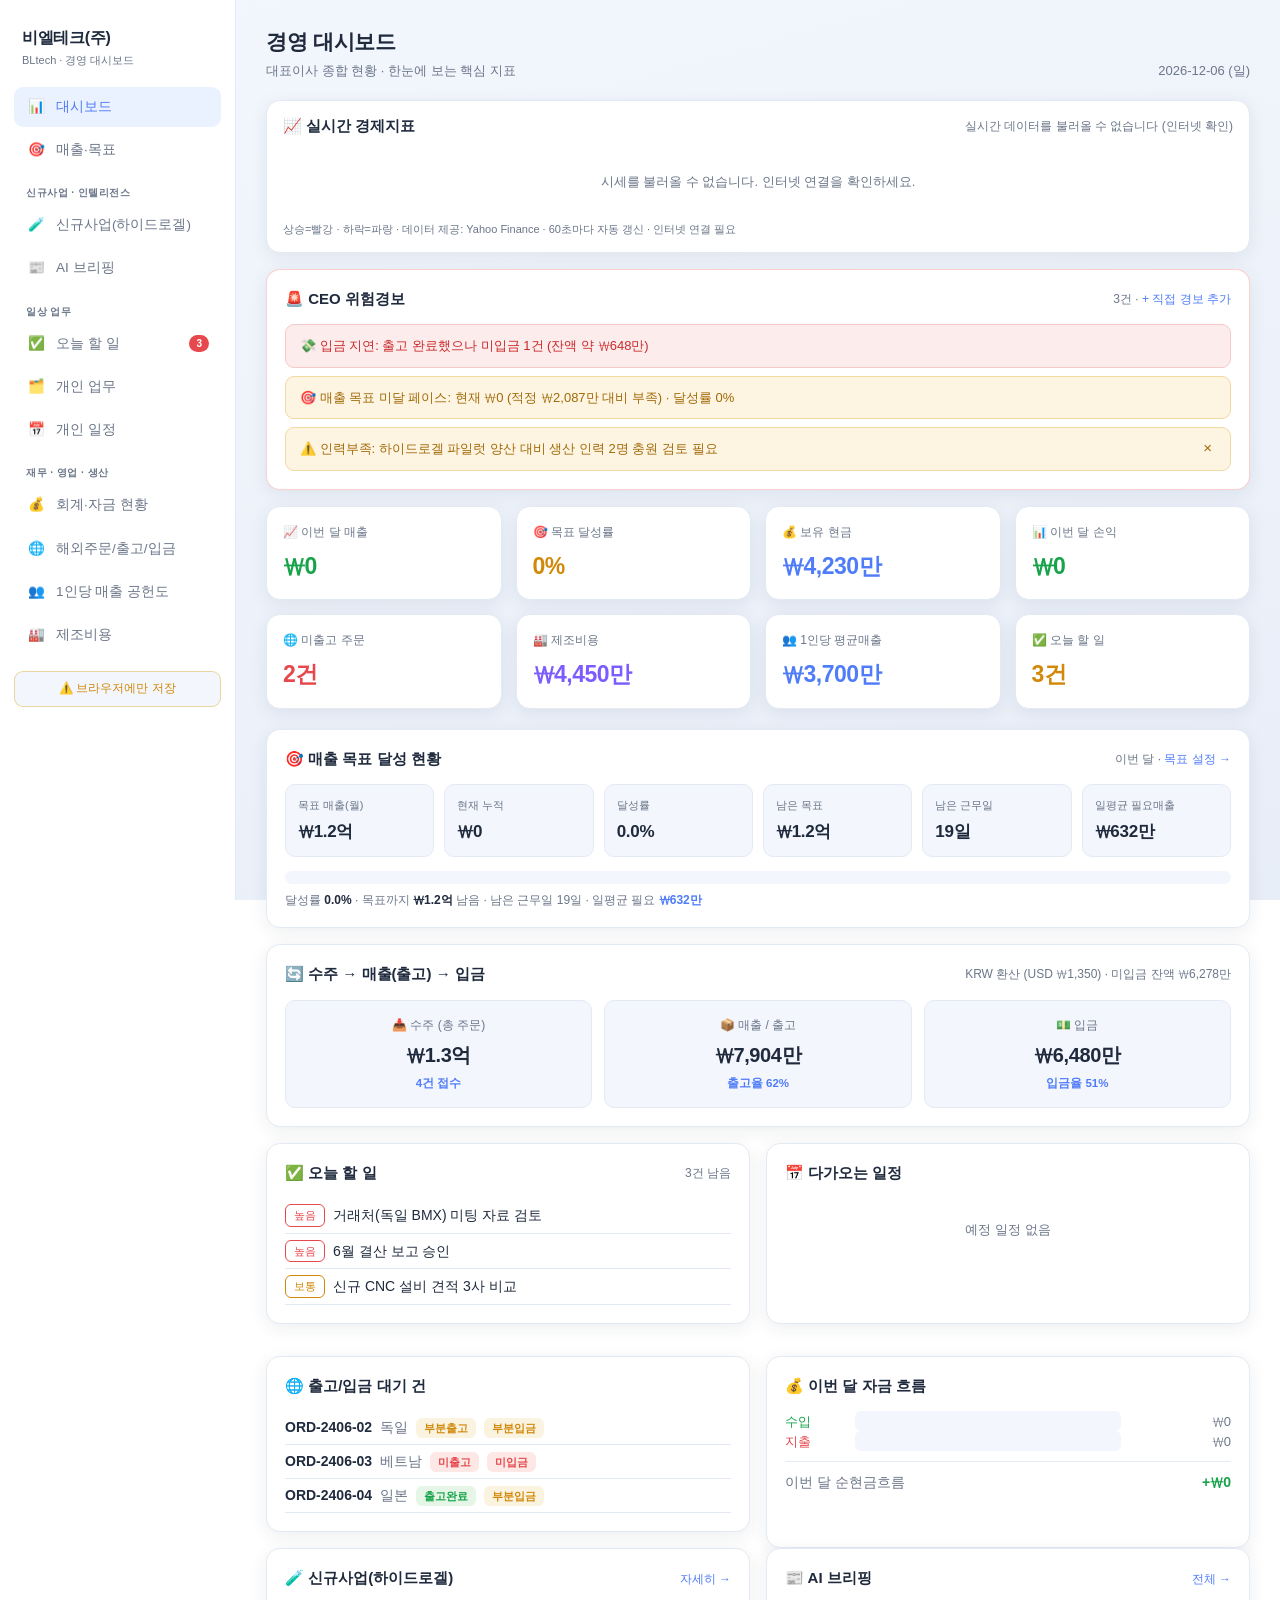
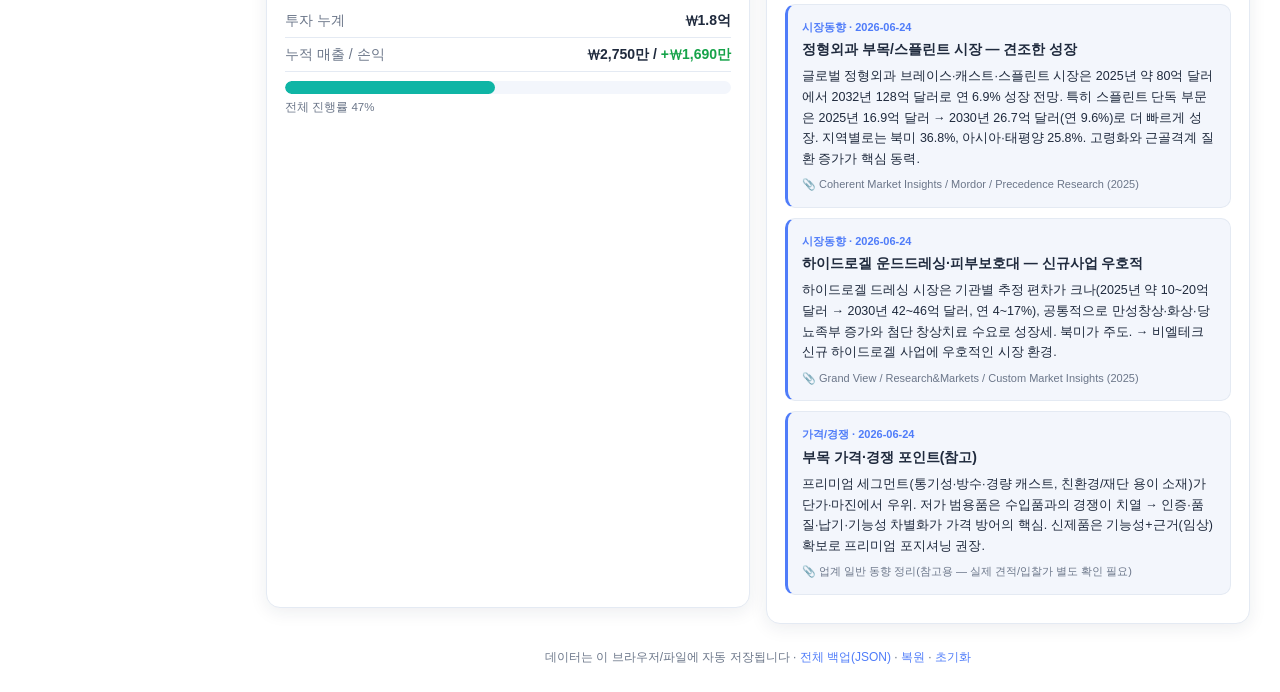
==== desktop-pms/index.html @ 14b5ce51 "라이트 테마 전환: 밝고 깔끔한 화이트 디자인 - 다크 → 라이트 팔레트 (흰색 패널 + 연한 그라데이션 배경 + 소프트 그림자) - 위험경보/상태 배지/시세 색상을 밝은 배경에 " ====
<!DOCTYPE html>
<html lang="ko">
<head>
<meta charset="UTF-8" />
<meta name="viewport" content="width=device-width, initial-scale=1.0" />
<title>비엘테크(주) · 경영 대시보드</title>
<style>
  :root{
    --bg:#eaf0fa; --panel:#ffffff; --panel2:#f3f6fc; --border:#e4eaf3;
    --text:#1f2a3d; --dim:#6b7689; --accent:#4f7cf9; --accent-soft:#eaf1ff;
    --green:#16a34a; --yellow:#d2890a; --red:#e5484d; --purple:#7c5cff; --teal:#0fb5a5;
    --radius:14px; --shadow:0 4px 18px rgba(31,42,61,.08);
  }
  *{box-sizing:border-box;margin:0;padding:0}
  body{font-family:-apple-system,"Segoe UI","Malgun Gothic",Roboto,sans-serif;background:linear-gradient(165deg,#f3f7fd 0%,#e8eef8 100%);background-attachment:fixed;color:var(--text);font-size:14px;line-height:1.5}
  .app{display:flex;min-height:100vh}

  /* Sidebar */
  .side{width:236px;flex-shrink:0;background:var(--panel);border-right:1px solid var(--border);padding:20px 14px;position:sticky;top:0;height:100vh;overflow:auto}
  .brand{padding:6px 8px 18px}
  .brand .co{font-size:16px;font-weight:800;letter-spacing:-.3px}
  .brand .sub{font-size:11px;color:var(--dim);margin-top:2px}
  .nav a{display:flex;align-items:center;gap:10px;padding:10px 12px;border-radius:9px;color:var(--dim);cursor:pointer;font-weight:500;font-size:13.5px;margin-bottom:3px;text-decoration:none}
  .nav a:hover{background:var(--panel2);color:var(--text)}
  .nav a.active{background:var(--accent-soft);color:var(--accent)}
  .nav a .ic{width:20px;text-align:center}
  .nav a .badge{margin-left:auto;background:var(--red);color:#fff;font-size:10px;font-weight:700;border-radius:20px;padding:1px 7px}
  .navsep{font-size:10px;color:var(--dim);text-transform:uppercase;letter-spacing:.5px;padding:12px 12px 5px;font-weight:700}
  .savebadge{margin-top:16px;padding:9px 10px;border-radius:9px;font-size:11.5px;text-align:center;border:1px solid var(--border);background:var(--panel2);color:var(--dim);line-height:1.35}
  .savebadge.ok{color:var(--green);border-color:#3fb95055}
  .savebadge.warn{color:var(--yellow);border-color:#d6a41766;cursor:help}
  .savebadge.err{color:var(--red);border-color:#f8514966}
  .savebadge.dim{color:var(--dim)}

  /* Main */
  .main{flex:1;padding:26px 30px;max-width:1320px}
  .pagehead{display:flex;align-items:flex-end;justify-content:space-between;flex-wrap:wrap;gap:12px;margin-bottom:20px}
  .pagehead h2{font-size:21px;font-weight:700;letter-spacing:-.3px}
  .pagehead .desc{color:var(--dim);font-size:13px;margin-top:3px}
  .pagehead .date{color:var(--dim);font-size:13px}

  section.view{display:none}
  section.view.active{display:block}

  /* Cards / KPIs */
  .kpis{display:grid;grid-template-columns:repeat(4,1fr);gap:14px;margin-bottom:20px}
  @media(max-width:1100px){.kpis{grid-template-columns:repeat(2,1fr)}}
  .kpi{background:var(--panel);border:1px solid var(--border);border-radius:var(--radius);padding:16px;box-shadow:var(--shadow)}
  .kpi .lbl{font-size:12px;color:var(--dim);display:flex;align-items:center;gap:6px}
  .kpi .val{font-size:23px;font-weight:800;margin-top:8px;letter-spacing:-.5px}
  .kpi .note{font-size:11.5px;color:var(--dim);margin-top:4px}
  .kpi .val.green{color:var(--green)} .kpi .val.red{color:var(--red)} .kpi .val.yellow{color:var(--yellow)} .kpi .val.blue{color:var(--accent)} .kpi .val.purple{color:var(--purple)}

  .grid2{display:grid;grid-template-columns:1fr 1fr;gap:16px}
  @media(max-width:960px){.grid2{grid-template-columns:1fr}}
  .panel{background:var(--panel);border:1px solid var(--border);border-radius:var(--radius);padding:18px;margin-bottom:16px;box-shadow:var(--shadow)}
  .panel:last-child{margin-bottom:0}
  .panel h3{font-size:15px;font-weight:700;margin-bottom:14px;display:flex;align-items:center;gap:8px;flex-wrap:wrap}
  .panel h3 .sm{margin-left:auto;font-size:12px;font-weight:500;color:var(--dim)}
  .panel h3 .sm a{color:var(--accent);cursor:pointer}

  /* Add bar */
  .addbar{display:flex;gap:8px;flex-wrap:wrap;align-items:center;background:var(--panel);border:1px solid var(--border);border-radius:var(--radius);padding:12px 14px;margin-bottom:16px;box-shadow:var(--shadow)}
  input,select,textarea,button{font-family:inherit;font-size:13.5px;color:var(--text);background:var(--panel2);border:1px solid var(--border);border-radius:8px;padding:8px 11px;outline:none}
  input:focus,select:focus,textarea:focus{border-color:var(--accent)}
  input::placeholder,textarea::placeholder{color:var(--dim)}
  button.add{background:var(--accent);border:none;font-weight:600;cursor:pointer;color:#fff}
  button.add:hover{filter:brightness(1.1)}
  .grow{flex:1 1 160px}

  /* Tables */
  table{width:100%;border-collapse:collapse;font-size:13px}
  th{text-align:left;color:var(--dim);font-weight:600;font-size:11.5px;text-transform:uppercase;letter-spacing:.4px;padding:8px 10px;border-bottom:1px solid var(--border)}
  td{padding:9px 10px;border-bottom:1px solid var(--border);vertical-align:middle}
  tr:last-child td{border-bottom:none}
  td.num{text-align:right;font-variant-numeric:tabular-nums}
  th.num{text-align:right}
  .row-del{background:none;border:none;color:var(--dim);cursor:pointer;font-size:15px;padding:0 4px}
  .row-del:hover{color:var(--red)}
  select.mini{padding:4px 8px;font-size:12px;border-radius:6px}
  .chk{width:16px;height:16px;accent-color:var(--accent);cursor:pointer}
  .strike{text-decoration:line-through;color:var(--dim)}
  .empty{color:var(--dim);text-align:center;padding:22px;font-size:13px}

  .badgeP{font-size:11px;padding:2px 8px;border-radius:6px;border:1px solid var(--border);color:var(--dim)}
  .p-high{color:var(--red);border-color:var(--red)} .p-med{color:var(--yellow);border-color:var(--yellow)} .p-low{color:var(--green);border-color:var(--green)}
  .st{font-size:11px;padding:2px 8px;border-radius:6px;font-weight:600}
  .st-wait{background:#f8514922;color:var(--red)} .st-part{background:#d6a41722;color:var(--yellow)} .st-done{background:#3fb95022;color:var(--green)}

  /* Bar chart */
  .bars{display:flex;flex-direction:column;gap:11px}
  .barrow{display:grid;grid-template-columns:140px 1fr 120px;align-items:center;gap:10px;font-size:13px}
  .barrow .bn{color:var(--text);font-weight:500;white-space:nowrap;overflow:hidden;text-overflow:ellipsis}
  .bartrack{background:var(--panel2);border-radius:6px;height:20px;overflow:hidden}
  .barfill{height:100%;border-radius:6px;background:linear-gradient(90deg,var(--accent),var(--teal))}
  .barrow .bv{text-align:right;color:var(--dim);font-variant-numeric:tabular-nums}
  .donut-legend{display:flex;flex-direction:column;gap:8px}
  .leg{display:flex;align-items:center;gap:8px;font-size:13px}
  .leg .sw{width:11px;height:11px;border-radius:3px}
  .leg .lv{margin-left:auto;color:var(--dim);font-variant-numeric:tabular-nums}

  /* Alerts */
  .alert{padding:11px 14px;border-radius:9px;font-size:13px;font-weight:500;margin-bottom:8px;border:1px solid;overflow:hidden}
  .alert:last-child{margin-bottom:0}
  .alert.high{background:#fdecec;border-color:#f6c9c9;color:#c92a2a}
  .alert.med{background:#fef4e2;border-color:#f3d9a2;color:#a06a08}
  .alert.ok{background:#e8f7ef;border-color:#bce6cf;color:#107a44}

  /* Progress */
  .progress{background:var(--panel2);border-radius:8px;height:13px;overflow:hidden}
  .progress-fill{height:100%;border-radius:8px;background:linear-gradient(90deg,var(--accent),var(--teal));transition:width .3s}

  /* mini kpi (6) */
  .kpi6{display:grid;grid-template-columns:repeat(6,1fr);gap:10px}
  @media(max-width:1100px){.kpi6{grid-template-columns:repeat(3,1fr)}}
  @media(max-width:640px){.kpi6{grid-template-columns:repeat(2,1fr)}}
  .mkpi{background:var(--panel2);border:1px solid var(--border);border-radius:10px;padding:12px}
  .mkpi .l{font-size:11px;color:var(--dim)}
  .mkpi .v{font-size:17px;font-weight:800;margin-top:5px;letter-spacing:-.3px}

  /* funnel */
  .funnel{display:grid;grid-template-columns:1fr 1fr 1fr;gap:12px}
  @media(max-width:640px){.funnel{grid-template-columns:1fr}}
  .fstep{background:var(--panel2);border:1px solid var(--border);border-radius:10px;padding:15px;text-align:center;position:relative}
  .fstep .fl{font-size:12px;color:var(--dim)}
  .fstep .fv{font-size:20px;font-weight:800;margin-top:6px;letter-spacing:-.4px}
  .fstep .fp{font-size:11.5px;color:var(--accent);margin-top:5px;font-weight:600}

  /* market strip */
  .market-strip{display:grid;grid-template-columns:repeat(5,1fr);gap:10px}
  @media(max-width:900px){.market-strip{grid-template-columns:repeat(2,1fr)}}
  .mkt{background:var(--panel2);border:1px solid var(--border);border-radius:10px;padding:11px 14px}
  .mkt .mname{font-size:11.5px;color:var(--dim)}
  .mkt .mval{font-size:19px;font-weight:800;margin-top:5px;letter-spacing:-.3px;font-variant-numeric:tabular-nums}
  .mkt .mchg{font-size:12px;font-weight:600;margin-top:3px;font-variant-numeric:tabular-nums}
  .mkt-up{color:#e5484d}
  .mkt-down{color:#2f6fe6}
  .mkt-flat{color:var(--dim)}

  /* brief */
  .brief-card{background:var(--panel2);border:1px solid var(--border);border-left:3px solid var(--accent);border-radius:10px;padding:14px;margin-bottom:10px}
  .brief-card .bc-cat{font-size:11px;color:var(--accent);font-weight:700}
  .brief-card .bc-title{font-size:14px;font-weight:700;margin:4px 0 6px}
  .brief-card .bc-body{font-size:12.5px;color:var(--text);line-height:1.65}
  .brief-card .bc-src{font-size:11px;color:var(--dim);margin-top:7px}
  .brief-card .row-del{font-size:12px;color:var(--red);border:1px solid #f8514944;border-radius:6px;padding:3px 9px}

  .toolnote{color:var(--dim);font-size:12px;margin-top:24px;text-align:center}
  .toolnote a{color:var(--accent);cursor:pointer}
  .input-file{display:none}
  .field{display:flex;flex-direction:column;gap:4px}
  .field label{font-size:11.5px;color:var(--dim)}
  .field input{width:140px}
</style>
</head>
<body>
<div class="app">
  <aside class="side">
    <div class="brand">
      <div class="co">비엘테크(주)</div>
      <div class="sub">BLtech · 경영 대시보드</div>
    </div>
    <nav class="nav" id="nav">
      <a data-view="overview" class="active"><span class="ic">📊</span> 대시보드</a>
      <a data-view="target"><span class="ic">🎯</span> 매출·목표</a>
      <div class="navsep">신규사업 · 인텔리전스</div>
      <a data-view="newbiz"><span class="ic">🧪</span> 신규사업(하이드로겔)</a>
      <a data-view="brief"><span class="ic">📰</span> AI 브리핑</a>
      <div class="navsep">일상 업무</div>
      <a data-view="today"><span class="ic">✅</span> 오늘 할 일 <span class="badge" id="navTodayBadge" style="display:none"></span></a>
      <a data-view="work"><span class="ic">🗂️</span> 개인 업무</a>
      <a data-view="schedule"><span class="ic">📅</span> 개인 일정</a>
      <div class="navsep">재무 · 영업 · 생산</div>
      <a data-view="finance"><span class="ic">💰</span> 회계·자금 현황</a>
      <a data-view="orders"><span class="ic">🌐</span> 해외주문/출고/입금</a>
      <a data-view="contrib"><span class="ic">👥</span> 1인당 매출 공헌도</a>
      <a data-view="mfg"><span class="ic">🏭</span> 제조비용</a>
    </nav>
    <div class="savebadge dim" id="saveStatus" title="데이터 저장 상태">불러오는 중…</div>
  </aside>

  <main class="main">
    <!-- ============ OVERVIEW ============ -->
    <section class="view active" id="v-overview">
      <div class="pagehead">
        <div><h2>경영 대시보드</h2><div class="desc">대표이사 종합 현황 · 한눈에 보는 핵심 지표</div></div>
        <div class="date" id="dateStr"></div>
      </div>

      <div class="panel" style="padding:14px 16px">
        <h3 style="margin-bottom:12px">📈 실시간 경제지표 <span class="sm" id="mktUpdated">불러오는 중…</span></h3>
        <div class="market-strip" id="marketStrip"><div class="empty" style="grid-column:1/-1">시세를 불러오는 중…</div></div>
        <div style="font-size:11px;color:var(--dim);margin-top:8px">상승=빨강 · 하락=파랑 · 데이터 제공: Yahoo Finance · 60초마다 자동 갱신 · 인터넷 연결 필요</div>
      </div>

      <div class="panel" style="border-color:#f8514944">
        <h3>🚨 CEO 위험경보 <span class="sm"><span id="alertCnt"></span> · <a onclick="App.addAlert()">+ 직접 경보 추가</a></span></h3>
        <div id="alertWrap"></div>
      </div>

      <div class="kpis" id="kpiRow"></div>

      <div class="panel">
        <h3>🎯 매출 목표 달성 현황 <span class="sm">이번 달 · <a onclick="App.go('target')">목표 설정 →</a></span></h3>
        <div class="kpi6" id="targetMini"></div>
        <div style="margin-top:14px"><div class="progress"><div class="progress-fill" id="targetBar" style="width:0%"></div></div>
        <div id="targetBarLbl" style="font-size:12px;color:var(--dim);margin-top:7px"></div></div>
      </div>

      <div class="panel">
        <h3>🔄 수주 → 매출(출고) → 입금 <span class="sm" id="funnelNote"></span></h3>
        <div class="funnel" id="funnelWrap"></div>
      </div>

      <div class="grid2">
        <div class="panel"><h3>✅ 오늘 할 일 <span class="sm" id="ovTodayCnt"></span></h3><div id="ovToday"></div></div>
        <div class="panel"><h3>📅 다가오는 일정</h3><div id="ovSchedule"></div></div>
        <div class="panel"><h3>🌐 출고/입금 대기 건</h3><div id="ovOrders"></div></div>
        <div class="panel"><h3>💰 이번 달 자금 흐름</h3><div id="ovFinance"></div></div>
      </div>

      <div class="grid2">
        <div class="panel"><h3>🧪 신규사업(하이드로겔) <span class="sm"><a onclick="App.go('newbiz')">자세히 →</a></span></h3><div id="ovNewbiz"></div></div>
        <div class="panel"><h3>📰 AI 브리핑 <span class="sm"><a onclick="App.go('brief')">전체 →</a></span></h3><div id="ovBrief"></div></div>
      </div>
    </section>

    <!-- ============ TARGET / SETTINGS ============ -->
    <section class="view" id="v-target">
      <div class="pagehead"><div><h2>🎯 매출 목표 · 설정</h2><div class="desc">월 매출 목표와 환율·재고 기준을 설정하면 대시보드가 자동 계산합니다</div></div></div>
      <div class="panel">
        <h3>⚙️ 기준 설정</h3>
        <div style="display:flex;gap:18px;flex-wrap:wrap;align-items:flex-end">
          <div class="field"><label>월 매출 목표(원)</label><input id="cfg_target" inputmode="numeric" placeholder="예: 120000000" style="width:170px" /></div>
          <div class="field"><label>환율 USD→KRW</label><input id="cfg_usd" inputmode="numeric" /></div>
          <div class="field"><label>환율 EUR→KRW</label><input id="cfg_eur" inputmode="numeric" /></div>
          <div class="field"><label>환율 JPY→KRW</label><input id="cfg_jpy" inputmode="numeric" /></div>
          <div class="field"><label>현재 재고 금액(원)</label><input id="cfg_inv" inputmode="numeric" /></div>
          <div class="field"><label>목표 재고회전(연,회)</label><input id="cfg_turn" inputmode="numeric" /></div>
          <button class="add" onclick="App.saveCfg()">저장</button>
        </div>
      </div>
      <div class="panel">
        <h3>📈 이번 달 매출 목표 달성</h3>
        <div class="kpi6" id="targetMini2"></div>
        <div style="margin-top:16px"><div class="progress"><div class="progress-fill" id="targetBar2" style="width:0%"></div></div>
        <div id="targetBarLbl2" style="font-size:12.5px;color:var(--dim);margin-top:8px"></div></div>
        <div style="font-size:11.5px;color:var(--dim);margin-top:12px;line-height:1.6">· <b>현재 누적</b>은 「회계·자금 현황」의 이번 달 수입 합계입니다.<br>· <b>남은 근무일</b>은 이번 달 남은 평일(주말 제외) 기준입니다. · <b>일평균 필요매출</b> = 남은 목표 ÷ 남은 근무일</div>
      </div>
    </section>

    <!-- ============ NEW BUSINESS (HYDROGEL) ============ -->
    <section class="view" id="v-newbiz">
      <div class="pagehead"><div><h2>🧪 신규사업 · 하이드로겔</h2><div class="desc">투자 · 매출목표 · 손익 · 프로젝트 진행을 한눈에</div></div></div>
      <div class="kpis" id="nbKpis"></div>
      <div class="panel">
        <h3>🚧 프로젝트 진행 단계 <span class="sm" id="nbTargetLbl"></span></h3>
        <div class="addbar" style="margin-bottom:14px;background:var(--panel2)">
          <input id="nbm_name" class="grow" placeholder="단계명 (예: GMP/인증)" />
          <select id="nbm_status"><option>예정</option><option>진행</option><option>완료</option></select>
          <input id="nbm_pct" placeholder="진행률 %" style="flex:0 1 100px" inputmode="numeric" />
          <button class="add" onclick="App.addNbm()">+ 단계</button>
        </div>
        <div class="bars" id="nbmBars"></div>
      </div>
      <div class="panel">
        <h3>💼 투자 · 매출 · 비용 장부</h3>
        <div class="addbar" style="margin-bottom:14px;background:var(--panel2)">
          <input id="nb_date" type="date" />
          <select id="nb_type"><option value="invest">투자</option><option value="rev">매출</option><option value="cost">비용</option></select>
          <input id="nb_item" class="grow" placeholder="내용 (예: 설비 도입)" />
          <input id="nb_amt" placeholder="금액(원)" style="flex:0 1 150px" inputmode="numeric" />
          <button class="add" onclick="App.addNb()">+ 기록</button>
        </div>
        <table><thead><tr><th style="width:120px">날짜</th><th style="width:70px">구분</th><th>내용</th><th class="num" style="width:140px">금액</th><th style="width:40px"></th></tr></thead><tbody id="tb_nb"></tbody></table>
      </div>
    </section>

    <!-- ============ AI BRIEFING ============ -->
    <section class="view" id="v-brief">
      <div class="pagehead"><div><h2>📰 AI 브리핑</h2><div class="desc" id="briefUpdated">시장·지원사업 인텔리전스</div></div></div>
      <div class="panel" style="background:var(--accent-soft);border-color:#4f9cf944">
        <div style="font-size:12.5px;color:var(--text);line-height:1.6">💡 아래 브리핑은 Claude가 조사·정리한 내용입니다. <b>새 정보가 필요하시면 채팅에서 "AI 브리핑 갱신해줘"</b>라고 말씀하시면 최신으로 다시 채워드립니다. 직접 추가/수정도 가능합니다.</div>
      </div>
      <div class="addbar">
        <select id="br_cat"><option>시장동향</option><option>가격/경쟁</option><option>지원사업</option><option>규제/인증</option><option>기타</option></select>
        <input id="br_title" class="grow" placeholder="제목" />
        <input id="br_src" placeholder="출처/근거" style="flex:0 1 160px" />
        <button class="add" onclick="App.addBrief()">+ 추가</button>
      </div>
      <div class="addbar" style="margin-top:-8px">
        <textarea id="br_body" class="grow" rows="2" placeholder="내용 (요약/메모)" style="resize:vertical;min-height:42px"></textarea>
      </div>
      <div id="briefList"></div>
    </section>

    <!-- ============ TODAY ============ -->
    <section class="view" id="v-today">
      <div class="pagehead"><div><h2>✅ 오늘 꼭 해야 할 일</h2><div class="desc">우선순위 높은 것부터 처리하세요</div></div></div>
      <div class="addbar">
        <input id="td_title" class="grow" placeholder="오늘 처리할 일 (Enter)" />
        <select id="td_prio"><option value="high">🔴 높음</option><option value="med" selected>🟡 보통</option><option value="low">🟢 낮음</option></select>
        <button class="add" onclick="App.addToday()">+ 추가</button>
      </div>
      <div class="panel"><table><thead><tr><th style="width:36px"></th><th>할 일</th><th style="width:90px">우선순위</th><th style="width:40px"></th></tr></thead><tbody id="tb_today"></tbody></table></div>
    </section>

    <!-- ============ WORK ============ -->
    <section class="view" id="v-work">
      <div class="pagehead"><div><h2>🗂️ 개인 업무</h2><div class="desc">대표 직접 챙기는 업무 · 상태별 관리</div></div></div>
      <div class="addbar">
        <input id="wk_title" class="grow" placeholder="업무명 (Enter)" />
        <select id="wk_status"><option value="todo">할 일</option><option value="doing">진행 중</option><option value="done">완료</option></select>
        <select id="wk_prio"><option value="high">🔴 높음</option><option value="med" selected>🟡 보통</option><option value="low">🟢 낮음</option></select>
        <input id="wk_due" type="date" />
        <button class="add" onclick="App.addWork()">+ 추가</button>
      </div>
      <div class="panel"><table><thead><tr><th>업무</th><th style="width:110px">상태</th><th style="width:80px">우선</th><th style="width:120px">마감</th><th style="width:40px"></th></tr></thead><tbody id="tb_work"></tbody></table></div>
    </section>

    <!-- ============ SCHEDULE ============ -->
    <section class="view" id="v-schedule">
      <div class="pagehead"><div><h2>📅 개인 일정</h2><div class="desc">미팅 · 출장 · 행사 일정</div></div></div>
      <div class="addbar">
        <input id="sc_date" type="date" />
        <input id="sc_time" type="time" style="flex:0 1 120px" />
        <input id="sc_title" class="grow" placeholder="일정 내용 (Enter)" />
        <input id="sc_place" placeholder="장소/비고" style="flex:0 1 150px" />
        <button class="add" onclick="App.addSchedule()">+ 추가</button>
      </div>
      <div class="panel"><table><thead><tr><th style="width:130px">날짜</th><th style="width:70px">시간</th><th>일정</th><th style="width:160px">장소/비고</th><th style="width:40px"></th></tr></thead><tbody id="tb_schedule"></tbody></table></div>
    </section>

    <!-- ============ FINANCE ============ -->
    <section class="view" id="v-finance">
      <div class="pagehead"><div><h2>💰 회계 · 자금 현황</h2><div class="desc">현금흐름 장부 · 수입/지출 관리</div></div></div>
      <div class="kpis" id="finKpis"></div>
      <div class="addbar">
        <input id="fn_date" type="date" />
        <select id="fn_type"><option value="in">＋ 수입</option><option value="out">－ 지출</option></select>
        <input id="fn_item" class="grow" placeholder="항목 (예: 원자재 구매)" />
        <input id="fn_amt" placeholder="금액(원)" style="flex:0 1 150px" inputmode="numeric" />
        <button class="add" onclick="App.addFinance()">+ 기록</button>
      </div>
      <div class="panel"><table><thead><tr><th style="width:120px">날짜</th><th style="width:70px">구분</th><th>항목</th><th class="num" style="width:150px">금액</th><th class="num" style="width:160px">잔액</th><th style="width:40px"></th></tr></thead><tbody id="tb_finance"></tbody></table></div>
    </section>

    <!-- ============ ORDERS ============ -->
    <section class="view" id="v-orders">
      <div class="pagehead"><div><h2>🌐 해외주문 / 출고 · 입금현황</h2><div class="desc">수출 오더별 출고·입금 상태 추적</div></div></div>
      <div class="kpis" id="ordKpis"></div>
      <div class="addbar">
        <input id="od_no" placeholder="주문번호" style="flex:0 1 120px" />
        <input id="od_country" placeholder="국가" style="flex:0 1 90px" />
        <input id="od_cust" placeholder="거래처" style="flex:0 1 130px" />
        <input id="od_item" class="grow" placeholder="품목" />
        <input id="od_amt" placeholder="금액" style="flex:0 1 110px" inputmode="numeric" />
        <select id="od_cur" style="flex:0 1 80px"><option>USD</option><option>EUR</option><option>JPY</option><option>KRW</option></select>
        <button class="add" onclick="App.addOrder()">+ 주문</button>
      </div>
      <div class="panel" style="overflow:auto">
        <table><thead><tr>
          <th>주문번호</th><th>국가/거래처</th><th>품목</th><th class="num">금액</th>
          <th style="width:110px">출고</th><th style="width:110px">입금</th><th class="num">입금/잔액</th><th style="width:40px"></th>
        </tr></thead><tbody id="tb_orders"></tbody></table>
      </div>
    </section>

    <!-- ============ CONTRIBUTION ============ -->
    <section class="view" id="v-contrib">
      <div class="pagehead"><div><h2>👥 생산 1인당 매출 공헌도</h2><div class="desc">생산 인력별 매출 기여 · 평균 대비 비교</div></div></div>
      <div class="kpis" id="ctKpis"></div>
      <div class="addbar">
        <input id="ct_name" placeholder="이름/공정" style="flex:0 1 160px" />
        <input id="ct_amt" class="grow" placeholder="생산 매출(원)" inputmode="numeric" />
        <button class="add" onclick="App.addContrib()">+ 추가</button>
      </div>
      <div class="grid2">
        <div class="panel"><h3>매출 공헌도</h3><div class="bars" id="ctBars"></div></div>
        <div class="panel"><table><thead><tr><th>이름/공정</th><th class="num">생산매출</th><th class="num">비중</th><th class="num">평균대비</th><th style="width:40px"></th></tr></thead><tbody id="tb_contrib"></tbody></table></div>
      </div>
    </section>

    <!-- ============ MFG COST ============ -->
    <section class="view" id="v-mfg">
      <div class="pagehead"><div><h2>🏭 제조비용</h2><div class="desc">재료비 · 노무비 · 제조경비 구성</div></div></div>
      <div class="kpis" id="mfgKpis"></div>
      <div class="addbar">
        <select id="mf_cat"><option>재료비</option><option>노무비</option><option>제조경비</option><option>기타</option></select>
        <input id="mf_item" class="grow" placeholder="항목 (예: 원자재)" />
        <input id="mf_amt" placeholder="금액(원)" style="flex:0 1 150px" inputmode="numeric" />
        <button class="add" onclick="App.addMfg()">+ 추가</button>
      </div>
      <div class="grid2">
        <div class="panel"><h3>비목별 구성</h3><div class="donut-legend" id="mfgLegend"></div><div class="bars" id="mfgBars" style="margin-top:14px"></div></div>
        <div class="panel"><table><thead><tr><th>비목</th><th>항목</th><th class="num">금액</th><th style="width:40px"></th></tr></thead><tbody id="tb_mfg"></tbody></table></div>
      </div>
    </section>

    <p class="toolnote">
      데이터는 이 브라우저/파일에 자동 저장됩니다 ·
      <a onclick="App.exportAll()">전체 백업(JSON)</a> ·
      <a onclick="document.getElementById('imp').click()">복원</a> ·
      <a onclick="App.resetAll()">초기화</a>
      <input type="file" id="imp" class="input-file" accept="application/json" onchange="App.importAll(event)" />
    </p>
  </main>
</div>

<script>
const App = (function(){
  "use strict";
  const K = {today:'blt.today',work:'blt.work',sched:'blt.sched',fin:'blt.fin',ord:'blt.ord',ct:'blt.ct',mfg:'blt.mfg',nb:'blt.nb',nbm:'blt.nbm',brief:'blt.brief',alerts:'blt.alerts'};
  const CFGKEY='blt.cfg';
  const el = id => document.getElementById(id);
  const uid = () => Date.now().toString(36)+Math.random().toString(36).slice(2,6);
  const esc = s => String(s==null?'':s).replace(/[&<>"']/g,c=>({'&':'&amp;','<':'&lt;','>':'&gt;','"':'&quot;',"'":'&#39;'}[c]));
  const get = k => { try{return JSON.parse(localStorage.getItem(k))||[]}catch{return[]} };
  const set = (k,v) => localStorage.setItem(k,JSON.stringify(v));
  const num = v => { const n=parseFloat(String(v).replace(/[^0-9.-]/g,'')); return isNaN(n)?0:n; };
  const won = n => '₩'+Math.round(n).toLocaleString('ko-KR');
  const wonShort = n => { const a=Math.abs(n); const sg=n<0?'-':''; if(a>=1e8)return sg+'₩'+(a/1e8).toFixed(1)+'억'; if(a>=1e4)return sg+'₩'+Math.round(a/1e4).toLocaleString('ko-KR')+'만'; return won(n); };
  const cursym = {USD:'$',EUR:'€',JPY:'¥',KRW:'₩'};
  const cur = (n,c) => (cursym[c]||'')+Math.round(n).toLocaleString('en-US');
  const todayISO = () => { const d=new Date(); return d.getFullYear()+'-'+String(d.getMonth()+1).padStart(2,'0')+'-'+String(d.getDate()).padStart(2,'0'); };
  const thisMonth = () => todayISO().slice(0,7);

  let data = {};
  let cfg = {};
  let serverAvailable = false;
  let saveTimer = null;

  function cfgDefaults(){ return {salesTarget:0,fxUSD:1350,fxEUR:1450,fxJPY:9,invValue:0,invTurnTarget:6,nbInvestTarget:0,nbRevTarget:0}; }
  function loadCfg(){ let c={}; try{c=JSON.parse(localStorage.getItem(CFGKEY))||{}}catch{c={}} cfg=Object.assign(cfgDefaults(),c); }
  function loadAll(){ for(const k in K) data[k]=get(K[k]); loadCfg(); }
  function serialize(){ const o={}; for(const k in K) o[k]=data[k]||[]; o.cfg=cfg; return o; }
  function hasData(o){ for(const k in K){ if(o && Array.isArray(o[k]) && o[k].length) return true; } return false; }
  function persist(k){ set(K[k],data[k]); scheduleSave(); }
  function persistCfg(){ set(CFGKEY,cfg); scheduleSave(); }
  function scheduleSave(){ if(serverAvailable) setStatus('saving'); if(saveTimer) clearTimeout(saveTimer); saveTimer=setTimeout(saveToServer,500); }
  async function saveToServer(){
    if(!serverAvailable){ setStatus('local'); return; }
    try{
      const res=await fetch('/api/data',{method:'POST',headers:{'Content-Type':'application/json'},body:JSON.stringify(serialize())});
      setStatus(res.ok?'saved':'error');
    }catch(e){ serverAvailable=false; setStatus('local'); }
  }
  function setStatus(s){
    const b=el('saveStatus'); if(!b) return;
    const map={ saving:['💾 저장 중…','dim'], saved:['💾 파일에 저장됨','ok'], local:['⚠️ 브라우저에만 저장','warn'], error:['⚠️ 저장 실패','err'] };
    const m=map[s]||map.local; b.textContent=m[0]; b.className='savebadge '+m[1];
    b.title = (s==='local') ? "데이터가 이 브라우저에만 저장됩니다. 파일로 영구 저장하려면 '대시보드 실행.bat' 으로 여세요." : '이 폴더의 data.json 파일에 자동 저장됩니다.';
  }
  async function boot(){
    let loaded=false;
    try{
      const res=await fetch('/api/data',{cache:'no-store'});
      if(res.ok){
        serverAvailable=true;
        const obj=await res.json();
        if(hasData(obj)){
          for(const k in K){ data[k]=Array.isArray(obj[k])?obj[k]:[]; }
          cfg=Object.assign(cfgDefaults(),obj.cfg||{});
          loaded=true;
        }
      }
    }catch(e){ serverAvailable=false; }
    if(!loaded){
      loadAll();
      if(!hasData(data) && !localStorage.getItem('blt.seeded')){ seed(); }
    }
    for(const k in K) if(!Array.isArray(data[k])) data[k]=[];
    seedNew();
    for(const k in K) set(K[k],data[k]);
    set(CFGKEY,cfg);
    if(serverAvailable) await saveToServer();
    setStatus(serverAvailable?'saved':'local');
  }

  // ---------- NAV ----------
  function nav(view){
    document.querySelectorAll('#nav a').forEach(a=>a.classList.toggle('active',a.dataset.view===view));
    document.querySelectorAll('.view').forEach(s=>s.classList.toggle('active',s.id==='v-'+view));
    window.scrollTo(0,0);
    renderAll();
  }

  // ---------- TODAY ----------
  function addToday(){ const t=el('td_title').value.trim(); if(!t)return; data.today.push({id:uid(),title:t,prio:el('td_prio').value,done:false}); el('td_title').value=''; persist('today'); renderAll(); el('td_title').focus(); }
  function renderToday(){
    const order={high:0,med:1,low:2};
    const list=data.today.slice().sort((a,b)=>(a.done-b.done)||(order[a.prio]-order[b.prio]));
    const tb=el('tb_today'); tb.innerHTML='';
    if(!list.length){ tb.innerHTML='<tr><td colspan="4" class="empty">오늘 할 일이 없습니다 🎉</td></tr>'; }
    list.forEach(t=>{
      const tr=document.createElement('tr');
      tr.innerHTML=`<td><input type="checkbox" class="chk" ${t.done?'checked':''}></td>
        <td class="${t.done?'strike':''}">${esc(t.title)}</td>
        <td><span class="badgeP ${pc(t.prio)}">${pl(t.prio)}</span></td>
        <td><button class="row-del">×</button></td>`;
      tr.querySelector('.chk').onchange=()=>{t.done=!t.done;persist('today');renderAll();};
      tr.querySelector('.row-del').onclick=()=>{data.today=data.today.filter(x=>x.id!==t.id);persist('today');renderAll();};
      tb.appendChild(tr);
    });
    const left=data.today.filter(t=>!t.done).length;
    const b=el('navTodayBadge'); if(left){b.style.display='';b.textContent=left;}else b.style.display='none';
  }

  // ---------- WORK ----------
  function addWork(){ const t=el('wk_title').value.trim(); if(!t)return; data.work.push({id:uid(),title:t,status:el('wk_status').value,prio:el('wk_prio').value,due:el('wk_due').value}); el('wk_title').value='';el('wk_due').value=''; persist('work'); renderAll(); }
  function renderWork(){
    const so={todo:0,doing:1,done:2},po={high:0,med:1,low:2};
    const list=data.work.slice().sort((a,b)=>(so[a.status]-so[b.status])||(po[a.prio]-po[b.prio]));
    const tb=el('tb_work'); tb.innerHTML='';
    if(!list.length) tb.innerHTML='<tr><td colspan="5" class="empty">등록된 업무가 없습니다</td></tr>';
    list.forEach(t=>{
      const tr=document.createElement('tr');
      tr.innerHTML=`<td class="${t.status==='done'?'strike':''}">${esc(t.title)}</td>
        <td><select class="mini st-sel">${opt(['todo','doing','done'],['할 일','진행 중','완료'],t.status)}</select></td>
        <td><span class="badgeP ${pc(t.prio)}">${pl(t.prio)}</span></td>
        <td>${t.due?esc(t.due):'<span style="color:var(--dim)">–</span>'}</td>
        <td><button class="row-del">×</button></td>`;
      tr.querySelector('.st-sel').onchange=e=>{t.status=e.target.value;persist('work');renderAll();};
      tr.querySelector('.row-del').onclick=()=>{data.work=data.work.filter(x=>x.id!==t.id);persist('work');renderAll();};
      tb.appendChild(tr);
    });
  }

  // ---------- SCHEDULE ----------
  function addSchedule(){ const t=el('sc_title').value.trim(),d=el('sc_date').value; if(!t||!d)return; data.sched.push({id:uid(),date:d,time:el('sc_time').value,title:t,place:el('sc_place').value}); el('sc_title').value='';el('sc_place').value=''; persist('sched'); renderAll(); }
  function renderSchedule(){
    const list=data.sched.slice().sort((a,b)=>(a.date+a.time).localeCompare(b.date+b.time));
    const tb=el('tb_schedule'); tb.innerHTML='';
    if(!list.length) tb.innerHTML='<tr><td colspan="5" class="empty">등록된 일정이 없습니다</td></tr>';
    const ti=todayISO();
    list.forEach(s=>{
      const past=s.date<ti;
      const tr=document.createElement('tr');
      tr.innerHTML=`<td style="${past?'color:var(--dim)':''}">${esc(s.date)} ${wday(s.date)}</td>
        <td>${esc(s.time||'-')}</td><td class="${past?'strike':''}">${esc(s.title)}</td>
        <td style="color:var(--dim)">${esc(s.place||'')}</td><td><button class="row-del">×</button></td>`;
      tr.querySelector('.row-del').onclick=()=>{data.sched=data.sched.filter(x=>x.id!==s.id);persist('sched');renderAll();};
      tb.appendChild(tr);
    });
  }

  // ---------- FINANCE ----------
  function addFinance(){ const it=el('fn_item').value.trim(),a=num(el('fn_amt').value); if(!it||!a)return; data.fin.push({id:uid(),date:el('fn_date').value||todayISO(),type:el('fn_type').value,item:it,amt:a}); el('fn_item').value='';el('fn_amt').value=''; persist('fin'); renderAll(); }
  function renderFinance(){
    const list=data.fin.slice().sort((a,b)=>a.date.localeCompare(b.date));
    let bal=0;
    const tb=el('tb_finance'); tb.innerHTML='';
    if(!list.length) tb.innerHTML='<tr><td colspan="6" class="empty">기록이 없습니다</td></tr>';
    list.forEach(f=>{
      const signed=f.type==='in'?f.amt:-f.amt; bal+=signed;
      const tr=document.createElement('tr');
      tr.innerHTML=`<td>${esc(f.date)}</td>
        <td><span class="st ${f.type==='in'?'st-done':'st-wait'}">${f.type==='in'?'수입':'지출'}</span></td>
        <td>${esc(f.item)}</td>
        <td class="num" style="color:${f.type==='in'?'var(--green)':'var(--red)'}">${f.type==='in'?'+':'-'}${won(f.amt)}</td>
        <td class="num">${won(bal)}</td>
        <td><button class="row-del">×</button></td>`;
      tr.querySelector('.row-del').onclick=()=>{data.fin=data.fin.filter(x=>x.id!==f.id);persist('fin');renderAll();};
      tb.appendChild(tr);
    });
    const m=thisMonth();
    const inM=data.fin.filter(f=>f.type==='in'&&f.date.startsWith(m)).reduce((s,f)=>s+f.amt,0);
    const outM=data.fin.filter(f=>f.type==='out'&&f.date.startsWith(m)).reduce((s,f)=>s+f.amt,0);
    el('finKpis').innerHTML=
      kpi('보유 현금(잔액)',won(bal),bal>=0?'blue':'red')+
      kpi('이번 달 수입',won(inM),'green')+
      kpi('이번 달 지출',won(outM),'red')+
      kpi('이번 달 손익',(inM-outM>=0?'+':'')+won(inM-outM),inM-outM>=0?'green':'red');
  }
  function financeBalance(){ return data.fin.reduce((s,f)=>s+(f.type==='in'?f.amt:-f.amt),0); }
  function monthIncome(){ const m=thisMonth(); return data.fin.filter(f=>f.type==='in'&&f.date.startsWith(m)).reduce((s,f)=>s+f.amt,0); }
  function monthExpense(){ const m=thisMonth(); return data.fin.filter(f=>f.type==='out'&&f.date.startsWith(m)).reduce((s,f)=>s+f.amt,0); }

  // ---------- ORDERS ----------
  const SHIP=['미출고','부분출고','출고완료'], PAY=['미입금','부분입금','입금완료'];
  function fxRate(c){ return c==='USD'?(cfg.fxUSD||1350): c==='EUR'?(cfg.fxEUR||1450): c==='JPY'?(cfg.fxJPY||9): 1; }
  function toKRW(amt,c){ return amt*fxRate(c); }
  function addOrder(){ const no=el('od_no').value.trim(),it=el('od_item').value.trim(); if(!no&&!it)return;
    data.ord.push({id:uid(),no:no||'-',country:el('od_country').value,cust:el('od_cust').value,item:it,amt:num(el('od_amt').value),curr:el('od_cur').value,ship:'미출고',pay:'미입금',paid:0});
    ['od_no','od_country','od_cust','od_item','od_amt'].forEach(i=>el(i).value=''); persist('ord'); renderAll(); }
  function renderOrders(){
    const tb=el('tb_orders'); tb.innerHTML='';
    if(!data.ord.length) tb.innerHTML='<tr><td colspan="8" class="empty">주문이 없습니다</td></tr>';
    data.ord.forEach(o=>{
      const bal=o.amt-(o.paid||0);
      const tr=document.createElement('tr');
      tr.innerHTML=`<td><b>${esc(o.no)}</b></td>
        <td>${esc(o.country)}<div style="color:var(--dim);font-size:11.5px">${esc(o.cust)}</div></td>
        <td>${esc(o.item)}</td>
        <td class="num">${cur(o.amt,o.curr)}</td>
        <td><select class="mini ship-sel">${opt(SHIP,SHIP,o.ship)}</select></td>
        <td><select class="mini pay-sel">${opt(PAY,PAY,o.pay)}</select></td>
        <td class="num"><input class="paid-in" value="${o.paid||0}" style="width:80px;text-align:right;font-size:12px;padding:4px 6px"><div style="color:${bal>0?'var(--yellow)':'var(--green)'};font-size:11.5px">잔액 ${cur(bal,o.curr)}</div></td>
        <td><button class="row-del">×</button></td>`;
      tr.querySelector('.ship-sel').onchange=e=>{o.ship=e.target.value;persist('ord');renderAll();};
      tr.querySelector('.pay-sel').onchange=e=>{o.pay=e.target.value; if(o.pay==='입금완료')o.paid=o.amt; persist('ord');renderAll();};
      tr.querySelector('.paid-in').onchange=e=>{o.paid=num(e.target.value); o.pay=o.paid>=o.amt?'입금완료':o.paid>0?'부분입금':'미입금'; persist('ord');renderAll();};
      tb.appendChild(tr);
    });
    const byCur={};
    data.ord.forEach(o=>{ byCur[o.curr]=byCur[o.curr]||{amt:0,bal:0}; byCur[o.curr].amt+=o.amt; byCur[o.curr].bal+=(o.amt-(o.paid||0)); });
    const totLabel=Object.keys(byCur).map(c=>cur(byCur[c].amt,c)).join(' · ')||'-';
    const balLabel=Object.keys(byCur).map(c=>cur(byCur[c].bal,c)).join(' · ')||'-';
    const unship=data.ord.filter(o=>o.ship!=='출고완료').length;
    const unpaid=data.ord.filter(o=>o.pay!=='입금완료').length;
    el('ordKpis').innerHTML=
      kpi('총 주문 건수',data.ord.length+'건','blue')+
      kpi('수주 금액',totLabel,'purple')+
      kpi('미출고',unship+'건',unship?'yellow':'green')+
      kpi('미입금 잔액',balLabel,unpaid?'red':'green');
  }
  function orderFunnel(){
    let su=0,ch=0,ip=0;
    data.ord.forEach(o=>{ const k=toKRW(o.amt,o.curr); su+=k; if(o.ship==='출고완료')ch+=k; else if(o.ship==='부분출고')ch+=k*0.5; ip+=toKRW(o.paid||0,o.curr); });
    return {su,ch,ip};
  }
  function renderFunnel(){
    const f=orderFunnel();
    const shipRate=f.su?f.ch/f.su*100:0, payRate=f.su?f.ip/f.su*100:0;
    el('funnelWrap').innerHTML=
      `<div class="fstep"><div class="fl">📥 수주 (총 주문)</div><div class="fv">${wonShort(f.su)}</div><div class="fp">${data.ord.length}건 접수</div></div>
       <div class="fstep"><div class="fl">📦 매출 / 출고</div><div class="fv">${wonShort(f.ch)}</div><div class="fp">출고율 ${shipRate.toFixed(0)}%</div></div>
       <div class="fstep"><div class="fl">💵 입금</div><div class="fv">${wonShort(f.ip)}</div><div class="fp">입금율 ${payRate.toFixed(0)}%</div></div>`;
    el('funnelNote').textContent=`KRW 환산 (USD ₩${(cfg.fxUSD||1350).toLocaleString('ko-KR')}) · 미입금 잔액 ${wonShort(f.su-f.ip)}`;
  }

  // ---------- CONTRIBUTION ----------
  function addContrib(){ const n=el('ct_name').value.trim(),a=num(el('ct_amt').value); if(!n)return; data.ct.push({id:uid(),name:n,amt:a}); el('ct_name').value='';el('ct_amt').value=''; persist('ct'); renderAll(); }
  function renderContrib(){
    const list=data.ct.slice().sort((a,b)=>b.amt-a.amt);
    const total=list.reduce((s,c)=>s+c.amt,0);
    const avg=list.length?total/list.length:0;
    const max=Math.max(1,...list.map(c=>c.amt));
    el('ctKpis').innerHTML=
      kpi('생산 인원',list.length+'명','blue')+
      kpi('총 생산매출',wonShort(total),'purple')+
      kpi('1인당 평균',wonShort(avg),'green')+
      kpi('최고 공헌',list.length?esc(list[0].name):'-','yellow');
    const bars=el('ctBars'); bars.innerHTML= list.length?'':'<div class="empty">데이터 없음</div>';
    list.forEach(c=>{
      const row=document.createElement('div'); row.className='barrow';
      row.innerHTML=`<span class="bn">${esc(c.name)}</span><div class="bartrack"><div class="barfill" style="width:${(c.amt/max*100).toFixed(1)}%"></div></div><span class="bv">${wonShort(c.amt)}</span>`;
      bars.appendChild(row);
    });
    const tb=el('tb_contrib'); tb.innerHTML='';
    if(!list.length) tb.innerHTML='<tr><td colspan="5" class="empty">데이터 없음</td></tr>';
    list.forEach(c=>{
      const ratio=total?(c.amt/total*100):0, vsAvg=avg?((c.amt-avg)/avg*100):0;
      const tr=document.createElement('tr');
      tr.innerHTML=`<td>${esc(c.name)}</td><td class="num">${won(c.amt)}</td><td class="num">${ratio.toFixed(1)}%</td>
        <td class="num" style="color:${vsAvg>=0?'var(--green)':'var(--red)'}">${vsAvg>=0?'+':''}${vsAvg.toFixed(0)}%</td>
        <td><button class="row-del">×</button></td>`;
      tr.querySelector('.row-del').onclick=()=>{data.ct=data.ct.filter(x=>x.id!==c.id);persist('ct');renderAll();};
      tb.appendChild(tr);
    });
  }

  // ---------- MFG COST ----------
  const CATCOLOR={'재료비':'#4f9cf9','노무비':'#a371f7','제조경비':'#2dd4bf','기타':'#d6a417'};
  function addMfg(){ const it=el('mf_item').value.trim(),a=num(el('mf_amt').value); if(!it||!a)return; data.mfg.push({id:uid(),cat:el('mf_cat').value,item:it,amt:a}); el('mf_item').value='';el('mf_amt').value=''; persist('mfg'); renderAll(); }
  function mfgTotalFn(){ return data.mfg.reduce((s,m)=>s+m.amt,0); }
  function renderMfg(){
    const total=mfgTotalFn();
    const byCat={}; data.mfg.forEach(m=>byCat[m.cat]=(byCat[m.cat]||0)+m.amt);
    const rev=monthIncome();
    const ratio=rev?total/rev*100:0;
    el('mfgKpis').innerHTML=
      kpi('총 제조비용',wonShort(total),'red')+
      kpi('이번 달 매출',wonShort(rev),'green')+
      kpi('제조원가율',rev?ratio.toFixed(1)+'%':'-',ratio>80?'red':'blue')+
      kpi('최대 비목',Object.keys(byCat).sort((a,b)=>byCat[b]-byCat[a])[0]||'-','purple');
    const leg=el('mfgLegend'); leg.innerHTML='';
    Object.keys(byCat).sort((a,b)=>byCat[b]-byCat[a]).forEach(c=>{
      const d=document.createElement('div'); d.className='leg';
      d.innerHTML=`<span class="sw" style="background:${CATCOLOR[c]||'#888'}"></span>${c} <span style="color:var(--dim)">(${(byCat[c]/total*100||0).toFixed(0)}%)</span><span class="lv">${wonShort(byCat[c])}</span>`;
      leg.appendChild(d);
    });
    const max=Math.max(1,...Object.values(byCat));
    const bars=el('mfgBars'); bars.innerHTML='';
    Object.keys(byCat).sort((a,b)=>byCat[b]-byCat[a]).forEach(c=>{
      const row=document.createElement('div'); row.className='barrow';
      row.innerHTML=`<span class="bn">${c}</span><div class="bartrack"><div class="barfill" style="width:${(byCat[c]/max*100).toFixed(1)}%;background:${CATCOLOR[c]||'#888'}"></div></div><span class="bv">${wonShort(byCat[c])}</span>`;
      bars.appendChild(row);
    });
    const tb=el('tb_mfg'); tb.innerHTML='';
    if(!data.mfg.length) tb.innerHTML='<tr><td colspan="4" class="empty">데이터 없음</td></tr>';
    data.mfg.slice().sort((a,b)=>a.cat.localeCompare(b.cat)).forEach(m=>{
      const tr=document.createElement('tr');
      tr.innerHTML=`<td><span class="leg"><span class="sw" style="background:${CATCOLOR[m.cat]||'#888'}"></span>${esc(m.cat)}</span></td><td>${esc(m.item)}</td><td class="num">${won(m.amt)}</td><td><button class="row-del">×</button></td>`;
      tr.querySelector('.row-del').onclick=()=>{data.mfg=data.mfg.filter(x=>x.id!==m.id);persist('mfg');renderAll();};
      tb.appendChild(tr);
    });
  }

  // ---------- SALES TARGET ----------
  function bizDaysInMonth(){ const d=new Date(); const y=d.getFullYear(),mo=d.getMonth(); const last=new Date(y,mo+1,0).getDate(); let c=0; for(let day=1;day<=last;day++){ const w=new Date(y,mo,day).getDay(); if(w!==0&&w!==6)c++; } return c; }
  function bizDaysLeft(){ const d=new Date(); const y=d.getFullYear(),mo=d.getMonth(); const last=new Date(y,mo+1,0).getDate(); let c=0; for(let day=d.getDate();day<=last;day++){ const w=new Date(y,mo,day).getDay(); if(w!==0&&w!==6)c++; } return c; }
  function salesMetrics(){
    const target=cfg.salesTarget||0;
    const cum=monthIncome();
    const rate=target?cum/target*100:0;
    const remain=Math.max(0,target-cum);
    const wd=bizDaysLeft();
    const daily=wd>0?remain/wd:0;
    return {target,cum,rate,remain,wd,daily};
  }
  function renderTarget(){
    const sm=salesMetrics();
    const cards=[
      ['목표 매출(월)', cfg.salesTarget?wonShort(cfg.salesTarget):'미설정'],
      ['현재 누적', wonShort(sm.cum)],
      ['달성률', cfg.salesTarget?sm.rate.toFixed(1)+'%':'-'],
      ['남은 목표', cfg.salesTarget?wonShort(sm.remain):'-'],
      ['남은 근무일', sm.wd+'일'],
      ['일평균 필요매출', (cfg.salesTarget&&sm.wd>0)?wonShort(sm.daily):'-'],
    ];
    const html=cards.map(c=>`<div class="mkpi"><div class="l">${c[0]}</div><div class="v">${c[1]}</div></div>`).join('');
    ['targetMini','targetMini2'].forEach(id=>{ if(el(id)) el(id).innerHTML=html; });
    const pct=Math.min(100,sm.rate);
    const col= sm.rate>=100?'var(--green)': sm.rate>=70?'linear-gradient(90deg,var(--accent),var(--teal))':'var(--yellow)';
    ['targetBar','targetBar2'].forEach(id=>{ if(el(id)){ el(id).style.width=pct.toFixed(1)+'%'; el(id).style.background=col; } });
    const lbl=`달성률 <b style="color:var(--text)">${cfg.salesTarget?sm.rate.toFixed(1):'0'}%</b> · 목표까지 <b style="color:var(--text)">${cfg.salesTarget?wonShort(sm.remain):'-'}</b> 남음 · 남은 근무일 ${sm.wd}일 · 일평균 필요 <b style="color:var(--accent)">${cfg.salesTarget&&sm.wd?wonShort(sm.daily):'-'}</b>`;
    ['targetBarLbl','targetBarLbl2'].forEach(id=>{ if(el(id)) el(id).innerHTML=lbl; });
    // settings inputs
    if(el('cfg_target')){ el('cfg_target').value=cfg.salesTarget||''; el('cfg_usd').value=cfg.fxUSD; el('cfg_eur').value=cfg.fxEUR; el('cfg_jpy').value=cfg.fxJPY; el('cfg_inv').value=cfg.invValue||''; el('cfg_turn').value=cfg.invTurnTarget||''; }
  }
  function saveCfg(){
    cfg.salesTarget=num(el('cfg_target').value);
    cfg.fxUSD=num(el('cfg_usd').value)||1350;
    cfg.fxEUR=num(el('cfg_eur').value)||1450;
    cfg.fxJPY=num(el('cfg_jpy').value)||9;
    cfg.invValue=num(el('cfg_inv').value);
    cfg.invTurnTarget=num(el('cfg_turn').value)||6;
    persistCfg(); renderAll();
  }

  // ---------- NEW BUSINESS (HYDROGEL) ----------
  const NBT={invest:'투자',rev:'매출',cost:'비용'};
  function addNb(){ const it=el('nb_item').value.trim(),a=num(el('nb_amt').value); if(!it||!a)return; data.nb.push({id:uid(),date:el('nb_date').value||todayISO(),type:el('nb_type').value,item:it,amt:a}); el('nb_item').value='';el('nb_amt').value=''; persist('nb'); renderAll(); }
  function addNbm(){ const n=el('nbm_name').value.trim(); if(!n)return; data.nbm.push({id:uid(),name:n,status:el('nbm_status').value,pct:Math.min(100,num(el('nbm_pct').value))}); el('nbm_name').value='';el('nbm_pct').value=''; persist('nbm'); renderAll(); }
  function nbSum(){ const inv=data.nb.filter(x=>x.type==='invest').reduce((s,x)=>s+x.amt,0); const rev=data.nb.filter(x=>x.type==='rev').reduce((s,x)=>s+x.amt,0); const cost=data.nb.filter(x=>x.type==='cost').reduce((s,x)=>s+x.amt,0); const prog=data.nbm.length?data.nbm.reduce((s,m)=>s+(m.pct||0),0)/data.nbm.length:0; return {inv,rev,cost,pnl:rev-cost,prog}; }
  function renderNewbiz(){
    const s=nbSum();
    el('nbKpis').innerHTML=
      kpi('투자 누계',wonShort(s.inv),'purple','💉')+
      kpi('누적 매출',wonShort(s.rev),'green','📈')+
      kpi('손익(매출-비용)',(s.pnl>=0?'+':'')+wonShort(s.pnl),s.pnl>=0?'green':'red','⚖️')+
      kpi('전체 진행률',s.prog.toFixed(0)+'%','blue','🚧');
    if(el('nbTargetLbl')){ const rt=cfg.nbRevTarget||0,it=cfg.nbInvestTarget||0; el('nbTargetLbl').innerHTML=`매출목표 ${rt?wonShort(rt):'-'} 대비 <b style="color:var(--green)">${rt?(s.rev/rt*100).toFixed(0):'0'}%</b> · 투자목표 ${it?wonShort(it):'-'} 대비 <b style="color:var(--purple)">${it?(s.inv/it*100).toFixed(0):'0'}%</b>`; }
    const mb=el('nbmBars'); mb.innerHTML= data.nbm.length?'':'<div class="empty">진행 단계를 추가하세요</div>';
    data.nbm.forEach(m=>{
      const row=document.createElement('div'); row.className='barrow';
      const col=m.status==='완료'?'var(--green)':m.status==='진행'?'var(--accent)':'var(--dim)';
      row.innerHTML=`<span class="bn">${esc(m.name)} <span style="color:var(--dim);font-size:11px">·${esc(m.status)}</span></span><div class="bartrack"><div class="barfill" style="width:${(m.pct||0)}%;background:${col}"></div></div><span class="bv">${(m.pct||0)}% <button class="row-del nbm-del">×</button></span>`;
      row.querySelector('.nbm-del').onclick=()=>{data.nbm=data.nbm.filter(x=>x.id!==m.id);persist('nbm');renderAll();};
      mb.appendChild(row);
    });
    const tb=el('tb_nb'); tb.innerHTML= data.nb.length?'':'<tr><td colspan="5" class="empty">장부가 비어 있습니다</td></tr>';
    data.nb.slice().sort((a,b)=>a.date.localeCompare(b.date)).forEach(x=>{
      const col=x.type==='rev'?'var(--green)':x.type==='invest'?'var(--purple)':'var(--red)';
      const tr=document.createElement('tr');
      tr.innerHTML=`<td>${esc(x.date)}</td><td><span class="badgeP" style="color:${col};border-color:${col}66">${NBT[x.type]}</span></td><td>${esc(x.item)}</td><td class="num" style="color:${col}">${won(x.amt)}</td><td><button class="row-del">×</button></td>`;
      tr.querySelector('.row-del').onclick=()=>{data.nb=data.nb.filter(y=>y.id!==x.id);persist('nb');renderAll();};
      tb.appendChild(tr);
    });
    if(el('ovNewbiz')) el('ovNewbiz').innerHTML=
      `<div style="display:flex;justify-content:space-between;padding:6px 0;border-bottom:1px solid var(--border)"><span style="color:var(--dim)">투자 누계</span><b>${wonShort(s.inv)}</b></div>
       <div style="display:flex;justify-content:space-between;padding:6px 0;border-bottom:1px solid var(--border)"><span style="color:var(--dim)">누적 매출 / 손익</span><b>${wonShort(s.rev)} / <span style="color:${s.pnl>=0?'var(--green)':'var(--red)'}">${(s.pnl>=0?'+':'')+wonShort(s.pnl)}</span></b></div>
       <div style="margin-top:9px"><div class="progress"><div class="progress-fill" style="width:${s.prog.toFixed(0)}%;background:var(--teal)"></div></div><div style="font-size:11.5px;color:var(--dim);margin-top:5px">전체 진행률 ${s.prog.toFixed(0)}%</div></div>`;
  }

  // ---------- AI BRIEFING ----------
  function addBrief(){ const t=el('br_title').value.trim(); if(!t)return; data.brief.unshift({id:uid(),cat:el('br_cat').value,title:t,body:el('br_body').value.trim(),src:el('br_src').value.trim(),updated:todayISO()}); el('br_title').value='';el('br_body').value='';el('br_src').value=''; persist('brief'); renderAll(); }
  function briefCard(b,full){ return `<div class="brief-card"><div class="bc-cat">${esc(b.cat||'브리핑')}${b.updated?' · '+esc(b.updated):''}</div><div class="bc-title">${esc(b.title)}</div>${b.body?`<div class="bc-body">${esc(b.body)}</div>`:''}${b.src?`<div class="bc-src">📎 ${esc(b.src)}</div>`:''}${full?`<div style="margin-top:9px"><button class="row-del bdel">삭제</button></div>`:''}</div>`; }
  function renderBrief(){
    const list=el('briefList');
    list.innerHTML= data.brief.length? data.brief.map(b=>briefCard(b,true)).join(''):'<div class="empty">브리핑이 없습니다. 채팅에서 "AI 브리핑 갱신해줘"라고 하시면 채워드립니다.</div>';
    list.querySelectorAll('.bdel').forEach((btn,i)=>{ const id=data.brief[i]?data.brief[i].id:null; btn.onclick=()=>{ if(id){data.brief=data.brief.filter(x=>x.id!==id);persist('brief');renderAll();} }; });
    if(el('ovBrief')) el('ovBrief').innerHTML= data.brief.length? data.brief.slice(0,3).map(b=>briefCard(b,false)).join(''):'<div class="empty">브리핑 없음</div>';
    if(el('briefUpdated')) el('briefUpdated').textContent= data.brief.length? '마지막 업데이트: '+(data.brief[0].updated||'')+' · 시장·지원사업 인텔리전스':'시장·지원사업 인텔리전스';
  }

  // ---------- ALERTS ----------
  function computeAlerts(){
    const out=[];
    const overdue=data.ord.filter(o=>o.ship==='출고완료'&&o.pay!=='입금완료');
    if(overdue.length){ const amt=overdue.reduce((s,o)=>s+toKRW(o.amt-(o.paid||0),o.curr),0); out.push({level:'high',icon:'💸',text:`입금 지연: 출고 완료했으나 미입금 ${overdue.length}건 (잔액 약 ${wonShort(amt)})`}); }
    const inM=monthIncome(), outM=monthExpense();
    if(inM-outM<0){ out.push({level:'high',icon:'📉',text:`적자 확대: 이번 달 손익 ${won(inM-outM)} (지출이 수입 초과)`}); }
    const sm=salesMetrics();
    if(cfg.salesTarget>0){ const total=bizDaysInMonth(),elapsed=total-sm.wd; const expect=cfg.salesTarget*(total?elapsed/total:0); if(sm.cum<expect*0.9){ out.push({level:'med',icon:'🎯',text:`매출 목표 미달 페이스: 현재 ${wonShort(sm.cum)} (적정 ${wonShort(expect)} 대비 부족) · 달성률 ${sm.rate.toFixed(0)}%`}); } }
    if(cfg.invValue>0){ const cogs=mfgTotalFn(); const turn=cogs>0?(cogs*12)/cfg.invValue:0; if(turn<(cfg.invTurnTarget||6)){ out.push({level:'med',icon:'📦',text:`재고회전율 저조: 연환산 ${turn.toFixed(1)}회 (목표 ${cfg.invTurnTarget||6}회 미만) · 재고 ${wonShort(cfg.invValue)}`}); } }
    const bal=financeBalance();
    if(bal<monthExpense()){ out.push({level:'med',icon:'🏦',text:`자금 주의: 보유 현금 ${wonShort(bal)} 이 월 지출 ${wonShort(monthExpense())} 보다 적습니다`}); }
    data.alerts.forEach(a=>out.push({level:a.level||'med',icon:'⚠️',text:a.text,manual:true,id:a.id}));
    return out;
  }
  function renderAlerts(){
    const al=computeAlerts();
    const w=el('alertWrap');
    if(!al.length){ w.innerHTML='<div class="alert ok">✅ 현재 위험 경보가 없습니다. 정상 운영 중입니다.</div>'; if(el('alertCnt'))el('alertCnt').textContent='0건'; return; }
    if(el('alertCnt')) el('alertCnt').textContent=al.length+'건';
    w.innerHTML=al.map(a=>`<div class="alert ${a.level}">${a.icon} ${esc(a.text)}${a.manual?` <button class="row-del adel" data-id="${a.id}" style="float:right;color:inherit">×</button>`:''}</div>`).join('');
    w.querySelectorAll('.adel').forEach(b=>b.onclick=()=>{data.alerts=data.alerts.filter(x=>x.id!==b.dataset.id);persist('alerts');renderAll();});
  }
  function addAlert(){ const t=prompt('추가할 CEO 위험경보 내용을 입력하세요\\n(예: 인력부족 - 조립 라인 2명 충원 필요)'); if(!t||!t.trim())return; data.alerts.push({id:uid(),level:'med',text:t.trim()}); persist('alerts'); renderAll(); }

  // ---------- OVERVIEW ----------
  function renderOverview(){
    el('dateStr').textContent=todayISO()+' '+wday(todayISO());
    const todoLeft=data.today.filter(t=>!t.done).length;
    const bal=financeBalance();
    const unship=data.ord.filter(o=>o.ship!=='출고완료').length;
    const ctTotal=data.ct.reduce((s,c)=>s+c.amt,0); const ctAvg=data.ct.length?ctTotal/data.ct.length:0;
    const mfgTotal=mfgTotalFn();
    const sm=salesMetrics();
    el('kpiRow').innerHTML=
      kpi('이번 달 매출',wonShort(sm.cum),'green','📈')+
      kpi('목표 달성률',cfg.salesTarget?sm.rate.toFixed(0)+'%':'미설정',sm.rate>=70?'green':cfg.salesTarget?'yellow':'blue','🎯')+
      kpi('보유 현금',wonShort(bal),bal>=0?'blue':'red','💰')+
      kpi('이번 달 손익',wonShort(monthIncome()-monthExpense()),(monthIncome()-monthExpense())>=0?'green':'red','📊')+
      kpi('미출고 주문',unship+'건',unship?'red':'green','🌐')+
      kpi('제조비용',wonShort(mfgTotal),'purple','🏭')+
      kpi('1인당 평균매출',wonShort(ctAvg),'blue','👥')+
      kpi('오늘 할 일',todoLeft+'건',todoLeft?'yellow':'green','✅');

    const ot=el('ovToday'); const tl=data.today.filter(t=>!t.done).slice(0,5);
    ot.innerHTML= tl.length? tl.map(t=>`<div style="display:flex;gap:8px;align-items:center;padding:6px 0;border-bottom:1px solid var(--border)"><span class="badgeP ${pc(t.prio)}">${pl(t.prio)}</span> ${esc(t.title)}</div>`).join(''):'<div class="empty">완료 🎉</div>';
    el('ovTodayCnt').textContent=todoLeft?todoLeft+'건 남음':'';

    const os=el('ovSchedule'); const sl=data.sched.filter(s=>s.date>=todayISO()).sort((a,b)=>(a.date+a.time).localeCompare(b.date+b.time)).slice(0,5);
    os.innerHTML= sl.length? sl.map(s=>`<div style="display:flex;gap:10px;padding:6px 0;border-bottom:1px solid var(--border)"><b style="color:var(--accent);white-space:nowrap">${esc(s.date.slice(5))} ${esc(s.time||'')}</b> <span>${esc(s.title)}</span></div>`).join(''):'<div class="empty">예정 일정 없음</div>';

    const oo=el('ovOrders'); const ol=data.ord.filter(o=>o.ship!=='출고완료'||o.pay!=='입금완료').slice(0,5);
    oo.innerHTML= ol.length? ol.map(o=>`<div style="display:flex;gap:8px;align-items:center;padding:6px 0;border-bottom:1px solid var(--border)"><b>${esc(o.no)}</b><span style="color:var(--dim)">${esc(o.country)}</span><span class="st ${o.ship==='출고완료'?'st-done':o.ship==='부분출고'?'st-part':'st-wait'}">${esc(o.ship)}</span><span class="st ${o.pay==='입금완료'?'st-done':o.pay==='부분입금'?'st-part':'st-wait'}">${esc(o.pay)}</span></div>`).join(''):'<div class="empty">대기 건 없음</div>';

    const inM=monthIncome(),outM=monthExpense();
    const mx=Math.max(1,inM,outM);
    el('ovFinance').innerHTML=
      `<div class="barrow" style="grid-template-columns:60px 1fr 100px"><span class="bn" style="color:var(--green)">수입</span><div class="bartrack"><div class="barfill" style="width:${(inM/mx*100).toFixed(0)}%;background:var(--green)"></div></div><span class="bv">${wonShort(inM)}</span></div>
       <div class="barrow" style="grid-template-columns:60px 1fr 100px"><span class="bn" style="color:var(--red)">지출</span><div class="bartrack"><div class="barfill" style="width:${(outM/mx*100).toFixed(0)}%;background:var(--red)"></div></div><span class="bv">${wonShort(outM)}</span></div>
       <div style="margin-top:10px;padding-top:10px;border-top:1px solid var(--border);display:flex;justify-content:space-between"><span style="color:var(--dim)">이번 달 순현금흐름</span><b style="color:${inM-outM>=0?'var(--green)':'var(--red)'}">${(inM-outM>=0?'+':'')+won(inM-outM)}</b></div>`;
  }

  // ---------- MARKET (실시간 경제지표) ----------
  const MARKET_URL = (location.hostname==='localhost'||location.hostname==='127.0.0.1'||location.protocol==='file:')
    ? 'https://b-ltech-louis.vercel.app/api/market/' : '/api/market/';
  const MKT_DEF = [
    {k:'kospi', name:'코스피', dec:2},
    {k:'kosdaq', name:'코스닥', dec:2},
    {k:'usdkrw', name:'원/달러', dec:2, unit:'₩'},
    {k:'jpykrw', name:'원/100엔', dec:2, unit:'₩', mul:100},
    {k:'ust10y', name:'미 국채 10년', dec:2, suf:'%'},
  ];
  function fmtNum(n,dec){ return Number(n).toLocaleString('ko-KR',{minimumFractionDigits:dec,maximumFractionDigits:dec}); }
  function renderMarket(d){
    el('marketStrip').innerHTML = MKT_DEF.map(def=>{
      const m = d ? d[def.k] : null;
      if(!m || m.price==null) return `<div class="mkt"><div class="mname">${def.name}</div><div class="mval mkt-flat">–</div><div class="mchg mkt-flat">데이터 없음</div></div>`;
      const mul=def.mul||1, price=m.price*mul, chg=(m.change||0)*mul, pct=m.changePct||0;
      const cls = pct>0?'mkt-up':pct<0?'mkt-down':'mkt-flat';
      const arrow = pct>0?'▲':pct<0?'▼':'–';
      const val = (def.unit||'')+fmtNum(price,def.dec)+(def.suf||'');
      const chgStr = `${arrow} ${fmtNum(Math.abs(chg),def.dec)} (${pct>=0?'+':''}${pct.toFixed(2)}%)`;
      return `<div class="mkt"><div class="mname">${def.name}</div><div class="mval ${cls}">${val}</div><div class="mchg ${cls}">${chgStr}</div></div>`;
    }).join('');
  }
  async function loadMarket(){
    try{
      const res = await fetch(MARKET_URL,{cache:'no-store'});
      if(!res.ok) throw new Error('status '+res.status);
      const j = await res.json();
      renderMarket(j.data);
      el('mktUpdated').textContent = '갱신 '+new Date().toLocaleTimeString('ko-KR');
    }catch(e){
      el('mktUpdated').textContent = '실시간 데이터를 불러올 수 없습니다 (인터넷 확인)';
      if(el('marketStrip').querySelector('.mkt')==null) el('marketStrip').innerHTML='<div class="empty" style="grid-column:1/-1">시세를 불러올 수 없습니다. 인터넷 연결을 확인하세요.</div>';
    }
  }

  // ---------- helpers ----------
  function kpi(lbl,val,color,icon){ return `<div class="kpi"><div class="lbl">${icon?icon+' ':''}${lbl}</div><div class="val ${color||''}">${val}</div></div>`; }
  function pc(p){return p==='high'?'p-high':p==='low'?'p-low':'p-med';}
  function pl(p){return p==='high'?'높음':p==='low'?'낮음':'보통';}
  function opt(vals,labels,sel){ return vals.map((v,i)=>`<option value="${v}" ${v===sel?'selected':''}>${labels[i]}</option>`).join(''); }
  function wday(iso){ const d=new Date(iso+'T00:00'); return '('+['일','월','화','수','목','금','토'][d.getDay()]+')'; }

  function renderAll(){ renderAlerts();renderTarget();renderFunnel();renderToday();renderWork();renderSchedule();renderFinance();renderOrders();renderContrib();renderMfg();renderNewbiz();renderBrief();renderOverview(); }

  // ---------- backup ----------
  function exportAll(){ const blob=new Blob([JSON.stringify(serialize(),null,2)],{type:'application/json'}); const a=document.createElement('a'); a.href=URL.createObjectURL(blob); a.download='bltech-pms-backup-'+todayISO()+'.json'; a.click(); }
  function importAll(e){ const f=e.target.files[0]; if(!f)return; const r=new FileReader(); r.onload=()=>{ try{const d=JSON.parse(r.result); for(const k in K) if(d[k]){data[k]=d[k];set(K[k],data[k]);} if(d.cfg){cfg=Object.assign(cfgDefaults(),d.cfg);set(CFGKEY,cfg);} scheduleSave(); renderAll(); alert('복원 완료');}catch{alert('파일을 읽을 수 없습니다');} }; r.readAsText(f); e.target.value=''; }
  function resetAll(){ if(confirm('모든 데이터를 초기화할까요? 되돌릴 수 없습니다.')){ for(const k in K){data[k]=[];set(K[k],data[k]);} cfg=cfgDefaults();set(CFGKEY,cfg); localStorage.removeItem('blt.seeded');localStorage.removeItem('blt.seeded2'); scheduleSave(); renderAll(); } }

  // ---------- seed ----------
  function seed(){
    if(localStorage.getItem('blt.seeded')) return;
    data.today=[
      {id:uid(),title:'거래처(독일 BMX) 미팅 자료 검토',prio:'high',done:false},
      {id:uid(),title:'6월 결산 보고 승인',prio:'high',done:false},
      {id:uid(),title:'신규 CNC 설비 견적 3사 비교',prio:'med',done:false},
      {id:uid(),title:'생산팀 주간 면담',prio:'low',done:true},
    ];
    data.work=[
      {id:uid(),title:'2분기 사업계획 보고서 작성',status:'doing',prio:'high',due:'2026-06-30'},
      {id:uid(),title:'ISO 9001 인증 갱신 준비',status:'doing',prio:'med',due:'2026-07-10'},
      {id:uid(),title:'신규 특허 출원 검토',status:'todo',prio:'med',due:'2026-07-05'},
      {id:uid(),title:'홈페이지 리뉴얼 최종 컨펌',status:'done',prio:'low',due:'2026-06-15'},
    ];
    data.sched=[
      {id:uid(),date:'2026-06-25',time:'10:00',title:'독일 바이어 화상회의',place:'본사 회의실'},
      {id:uid(),date:'2026-06-26',time:'14:00',title:'주거래은행 대출 상담',place:'기업은행'},
      {id:uid(),date:'2026-06-28',time:'09:00',title:'공장 안전점검 입회',place:'제1공장'},
      {id:uid(),date:'2026-07-01',time:'10:00',title:'월간 경영회의',place:'본사'},
    ];
    data.fin=[
      {id:uid(),date:'2026-06-01',type:'in',item:'수출대금 입금(美 ABC Corp)',amt:35200000},
      {id:uid(),date:'2026-06-05',type:'out',item:'원자재 구매(스틸/수지)',amt:16700000},
      {id:uid(),date:'2026-06-10',type:'out',item:'6월 급여 지급',amt:20400000},
      {id:uid(),date:'2026-06-12',type:'in',item:'수출대금 입금(日 Tokyo Tech)',amt:7000000},
      {id:uid(),date:'2026-06-15',type:'in',item:'국내납품 수금',amt:28000000},
      {id:uid(),date:'2026-06-18',type:'in',item:'수출 선수금(獨 BMX)',amt:15000000},
      {id:uid(),date:'2026-06-20',type:'out',item:'임대료/관리비',amt:3200000},
      {id:uid(),date:'2026-06-22',type:'out',item:'외주가공비',amt:2600000},
    ];
    data.ord=[
      {id:uid(),no:'ORD-2406-01',country:'미국',cust:'ABC Corp',item:'정밀밸브 500EA',amt:28000,curr:'USD',ship:'출고완료',pay:'입금완료',paid:28000},
      {id:uid(),no:'ORD-2406-02',country:'독일',cust:'BMX GmbH',item:'센서모듈 1,200EA',amt:41500,curr:'USD',ship:'부분출고',pay:'부분입금',paid:15000},
      {id:uid(),no:'ORD-2406-03',country:'베트남',cust:'Saigon Ltd',item:'커넥터 8,000EA',amt:15200,curr:'USD',ship:'미출고',pay:'미입금',paid:0},
      {id:uid(),no:'ORD-2406-04',country:'일본',cust:'Tokyo Tech',item:'하우징 300EA',amt:9800,curr:'USD',ship:'출고완료',pay:'부분입금',paid:5000},
    ];
    data.ct=[
      {id:uid(),name:'최가공',amt:47500000},
      {id:uid(),name:'김생산',amt:42000000},
      {id:uid(),name:'이조립',amt:38500000},
      {id:uid(),name:'박검사',amt:31000000},
      {id:uid(),name:'정포장',amt:26000000},
    ];
    data.mfg=[
      {id:uid(),cat:'재료비',item:'원자재(스틸/수지)',amt:12500000},
      {id:uid(),cat:'재료비',item:'부품/소모품',amt:4200000},
      {id:uid(),cat:'노무비',item:'생산직 급여',amt:18000000},
      {id:uid(),cat:'노무비',item:'4대보험',amt:2400000},
      {id:uid(),cat:'제조경비',item:'전력/유틸리티',amt:1800000},
      {id:uid(),cat:'제조경비',item:'설비 감가상각',amt:3000000},
      {id:uid(),cat:'기타',item:'외주가공비',amt:2600000},
    ];
    for(const k of ['today','work','sched','fin','ord','ct','mfg']) set(K[k],data[k]);
    localStorage.setItem('blt.seeded','1');
  }

  function seedNew(){
    if(localStorage.getItem('blt.seeded2')) return;
    if(!data.nb.length) data.nb=[
      {id:uid(),date:'2026-03-10',type:'invest',item:'하이드로겔 생산설비 도입',amt:120000000},
      {id:uid(),date:'2026-04-15',type:'invest',item:'R&D 인건비(1분기)',amt:35000000},
      {id:uid(),date:'2026-05-20',type:'invest',item:'임상/인증 비용',amt:28000000},
      {id:uid(),date:'2026-05-30',type:'cost',item:'원료(하이드로겔 폴리머)',amt:7200000},
      {id:uid(),date:'2026-06-05',type:'rev',item:'시제품 초도 납품(국내 병원)',amt:18000000},
      {id:uid(),date:'2026-06-10',type:'cost',item:'포장/멸균 외주',amt:3400000},
      {id:uid(),date:'2026-06-18',type:'rev',item:'샘플 수출(동남아 디스트리뷰터)',amt:9500000},
    ];
    if(!data.nbm.length) data.nbm=[
      {id:uid(),name:'제품 개발(R&D)',status:'완료',pct:100},
      {id:uid(),name:'GMP / 식약처 인증',status:'진행',pct:60},
      {id:uid(),name:'시제품 · 파일럿 양산',status:'진행',pct:45},
      {id:uid(),name:'초도 영업 · 계약',status:'진행',pct:25},
      {id:uid(),name:'본격 양산 · 매출 확대',status:'예정',pct:5},
    ];
    if(!data.brief.length) data.brief=[
      {id:uid(),cat:'시장동향',title:'정형외과 부목/스플린트 시장 — 견조한 성장',body:'글로벌 정형외과 브레이스·캐스트·스플린트 시장은 2025년 약 80억 달러에서 2032년 128억 달러로 연 6.9% 성장 전망. 특히 스플린트 단독 부문은 2025년 16.9억 달러 → 2030년 26.7억 달러(연 9.6%)로 더 빠르게 성장. 지역별로는 북미 36.8%, 아시아·태평양 25.8%. 고령화와 근골격계 질환 증가가 핵심 동력.',src:'Coherent Market Insights / Mordor / Precedence Research (2025)',updated:'2026-06-24'},
      {id:uid(),cat:'시장동향',title:'하이드로겔 운드드레싱·피부보호대 — 신규사업 우호적',body:'하이드로겔 드레싱 시장은 기관별 추정 편차가 크나(2025년 약 10~20억 달러 → 2030년 42~46억 달러, 연 4~17%), 공통적으로 만성창상·화상·당뇨족부 증가와 첨단 창상치료 수요로 성장세. 북미가 주도. → 비엘테크 신규 하이드로겔 사업에 우호적인 시장 환경.',src:'Grand View / Research&Markets / Custom Market Insights (2025)',updated:'2026-06-24'},
      {id:uid(),cat:'가격/경쟁',title:'부목 가격·경쟁 포인트(참고)',body:'프리미엄 세그먼트(통기성·방수·경량 캐스트, 친환경/재단 용이 소재)가 단가·마진에서 우위. 저가 범용품은 수입품과의 경쟁이 치열 → 인증·품질·납기·기능성 차별화가 가격 방어의 핵심. 신제품은 기능성+근거(임상) 확보로 프리미엄 포지셔닝 권장.',src:'업계 일반 동향 정리(참고용 — 실제 견적/입찰가 별도 확인 필요)',updated:'2026-06-24'},
      {id:uid(),cat:'지원사업',title:'활용 가능한 2026 정부 지원사업',body:'① 범부처 첨단 의료기기 R&D 2기(2026~2032, 총 9,408억원) ② 서울형 R&D 바이오·의료 기술사업화(과제당 최대 6억원/2년, AI 융복합 가점) ③ 2026 중소기업 기술개발 지원사업 통합공고(중기부) ④ 수출지원기반활용사업·긴급지원바우처 2차(KHIDI). → 하이드로겔/부목 신제품 R&D·인증·수출에 매칭 검토 권장.',src:'TIPA / KHIDI / 서울경제진흥원 (2026 공고)',updated:'2026-06-24'},
    ];
    if(!data.alerts.length) data.alerts=[
      {id:uid(),level:'med',text:'인력부족: 하이드로겔 파일럿 양산 대비 생산 인력 2명 충원 검토 필요'},
    ];
    if(!cfg.salesTarget) cfg=Object.assign(cfg,{salesTarget:120000000,nbInvestTarget:300000000,nbRevTarget:200000000,invValue:45000000,invTurnTarget:6});
    for(const k of ['nb','nbm','brief','alerts']) set(K[k],data[k]);
    set(CFGKEY,cfg);
    localStorage.setItem('blt.seeded2','1');
  }

  // ---------- init ----------
  async function init(){
    await boot();
    document.querySelectorAll('#nav a').forEach(a=>a.addEventListener('click',()=>nav(a.dataset.view)));
    el('td_title').addEventListener('keydown',e=>{if(e.key==='Enter')addToday();});
    el('wk_title').addEventListener('keydown',e=>{if(e.key==='Enter')addWork();});
    el('sc_title').addEventListener('keydown',e=>{if(e.key==='Enter')addSchedule();});
    el('fn_amt').addEventListener('keydown',e=>{if(e.key==='Enter')addFinance();});
    el('ct_amt').addEventListener('keydown',e=>{if(e.key==='Enter')addContrib();});
    el('mf_amt').addEventListener('keydown',e=>{if(e.key==='Enter')addMfg();});
    el('nb_amt').addEventListener('keydown',e=>{if(e.key==='Enter')addNb();});
    el('nbm_pct').addEventListener('keydown',e=>{if(e.key==='Enter')addNbm();});
    el('br_title').addEventListener('keydown',e=>{if(e.key==='Enter')addBrief();});
    el('fn_date').value=todayISO(); el('sc_date').value=todayISO(); el('nb_date').value=todayISO();
    renderAll();
    loadMarket(); setInterval(loadMarket, 60000);
  }

  return {init,go:nav,addToday,addWork,addSchedule,addFinance,addOrder,addContrib,addMfg,
    saveCfg,addNb,addNbm,addBrief,addAlert,exportAll,importAll,resetAll};
})();
document.addEventListener('DOMContentLoaded',App.init);
</script>
</body>
</html>
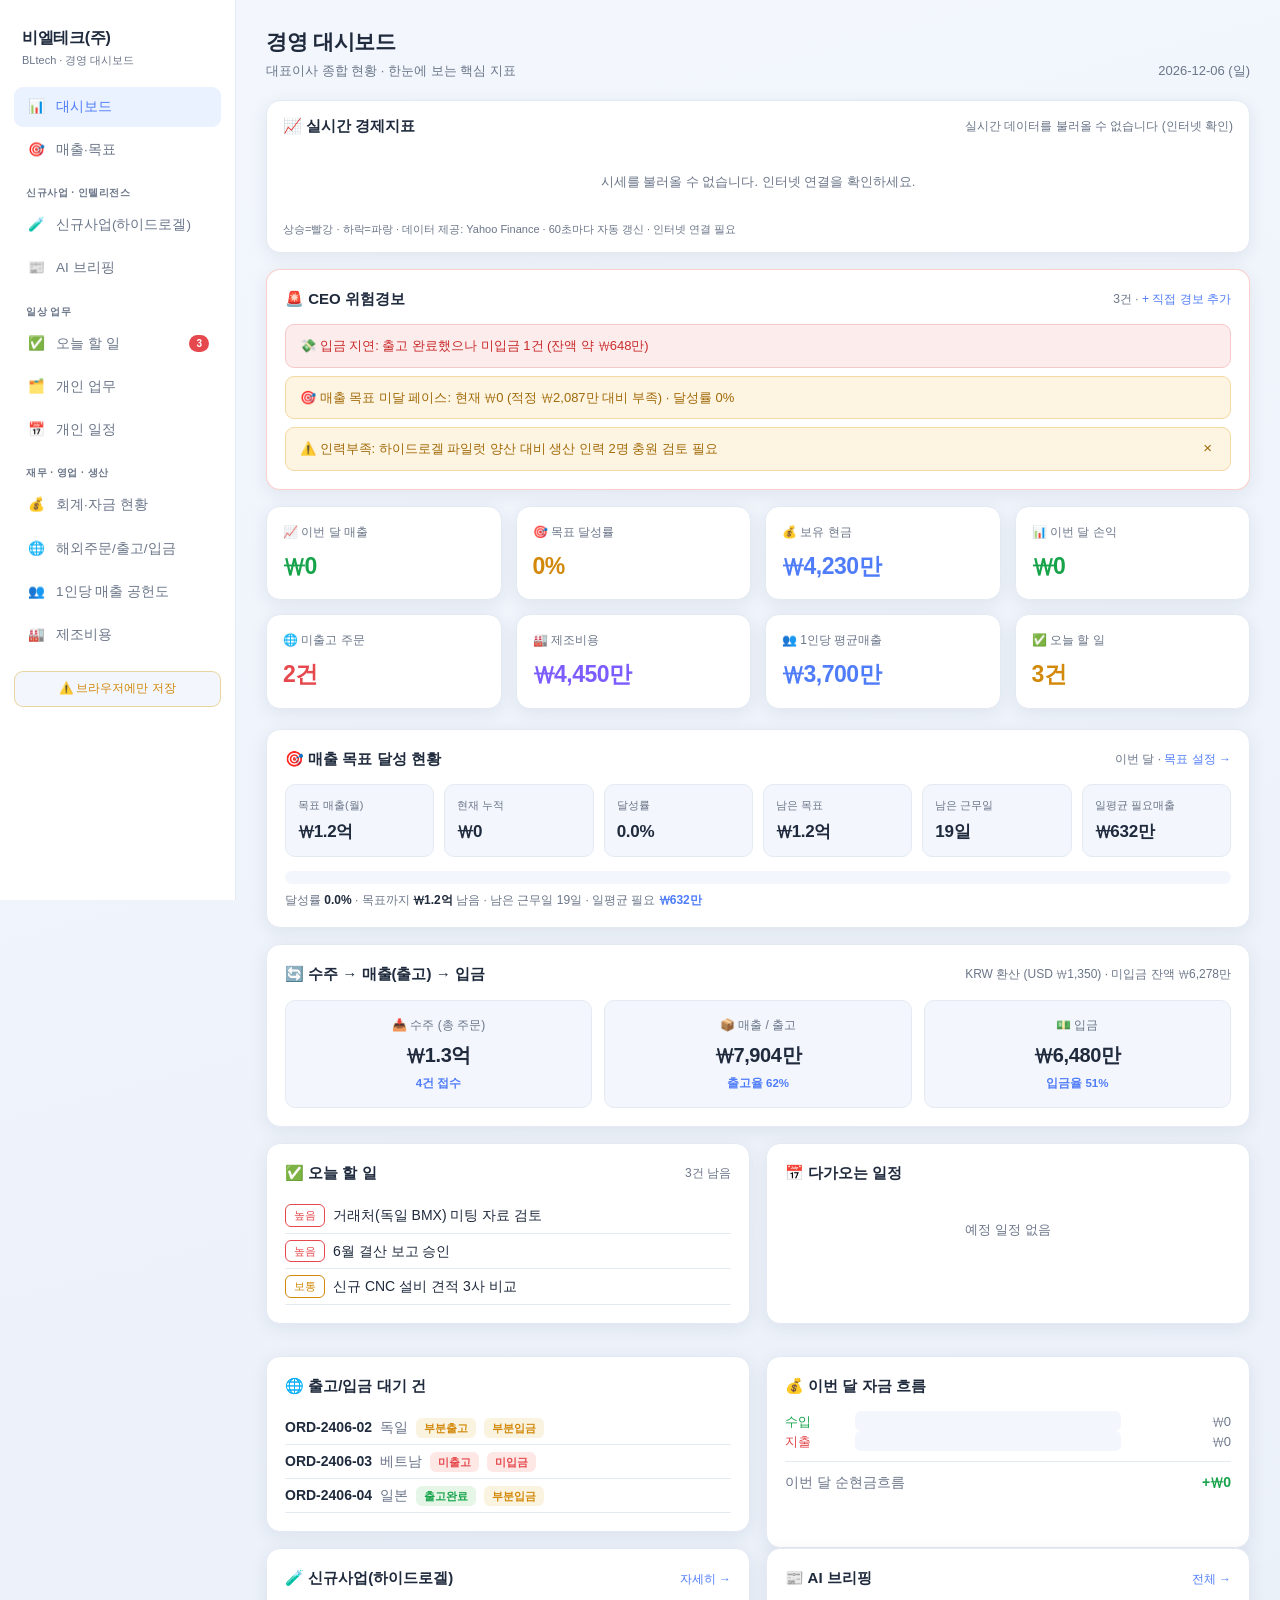
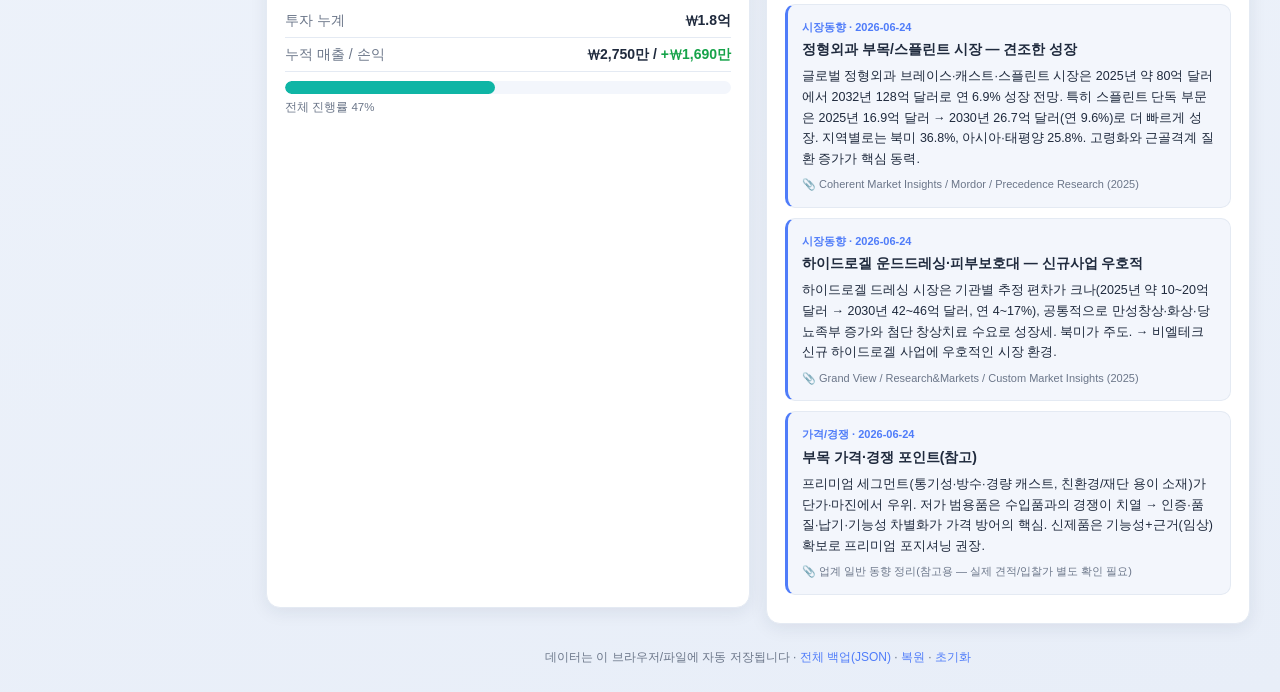
==== commit 21fab873: "라이트 테마 미세수정: background-attachment fixed 제거 - 일부 렌더러(미리보기)에서 화면 멈춤을 유발하던 fixed 배경 제거 - min-height:10" ====
--- a/desktop-pms/index.html
+++ b/desktop-pms/index.html
@@ -12,7 +12,7 @@
     --radius:14px; --shadow:0 4px 18px rgba(31,42,61,.08);
   }
   *{box-sizing:border-box;margin:0;padding:0}
-  body{font-family:-apple-system,"Segoe UI","Malgun Gothic",Roboto,sans-serif;background:linear-gradient(165deg,#f3f7fd 0%,#e8eef8 100%);background-attachment:fixed;color:var(--text);font-size:14px;line-height:1.5}
+  body{font-family:-apple-system,"Segoe UI","Malgun Gothic",Roboto,sans-serif;background:linear-gradient(165deg,#f3f7fd 0%,#e8eef8 100%);min-height:100vh;color:var(--text);font-size:14px;line-height:1.5}
   .app{display:flex;min-height:100vh}
 
   /* Sidebar */
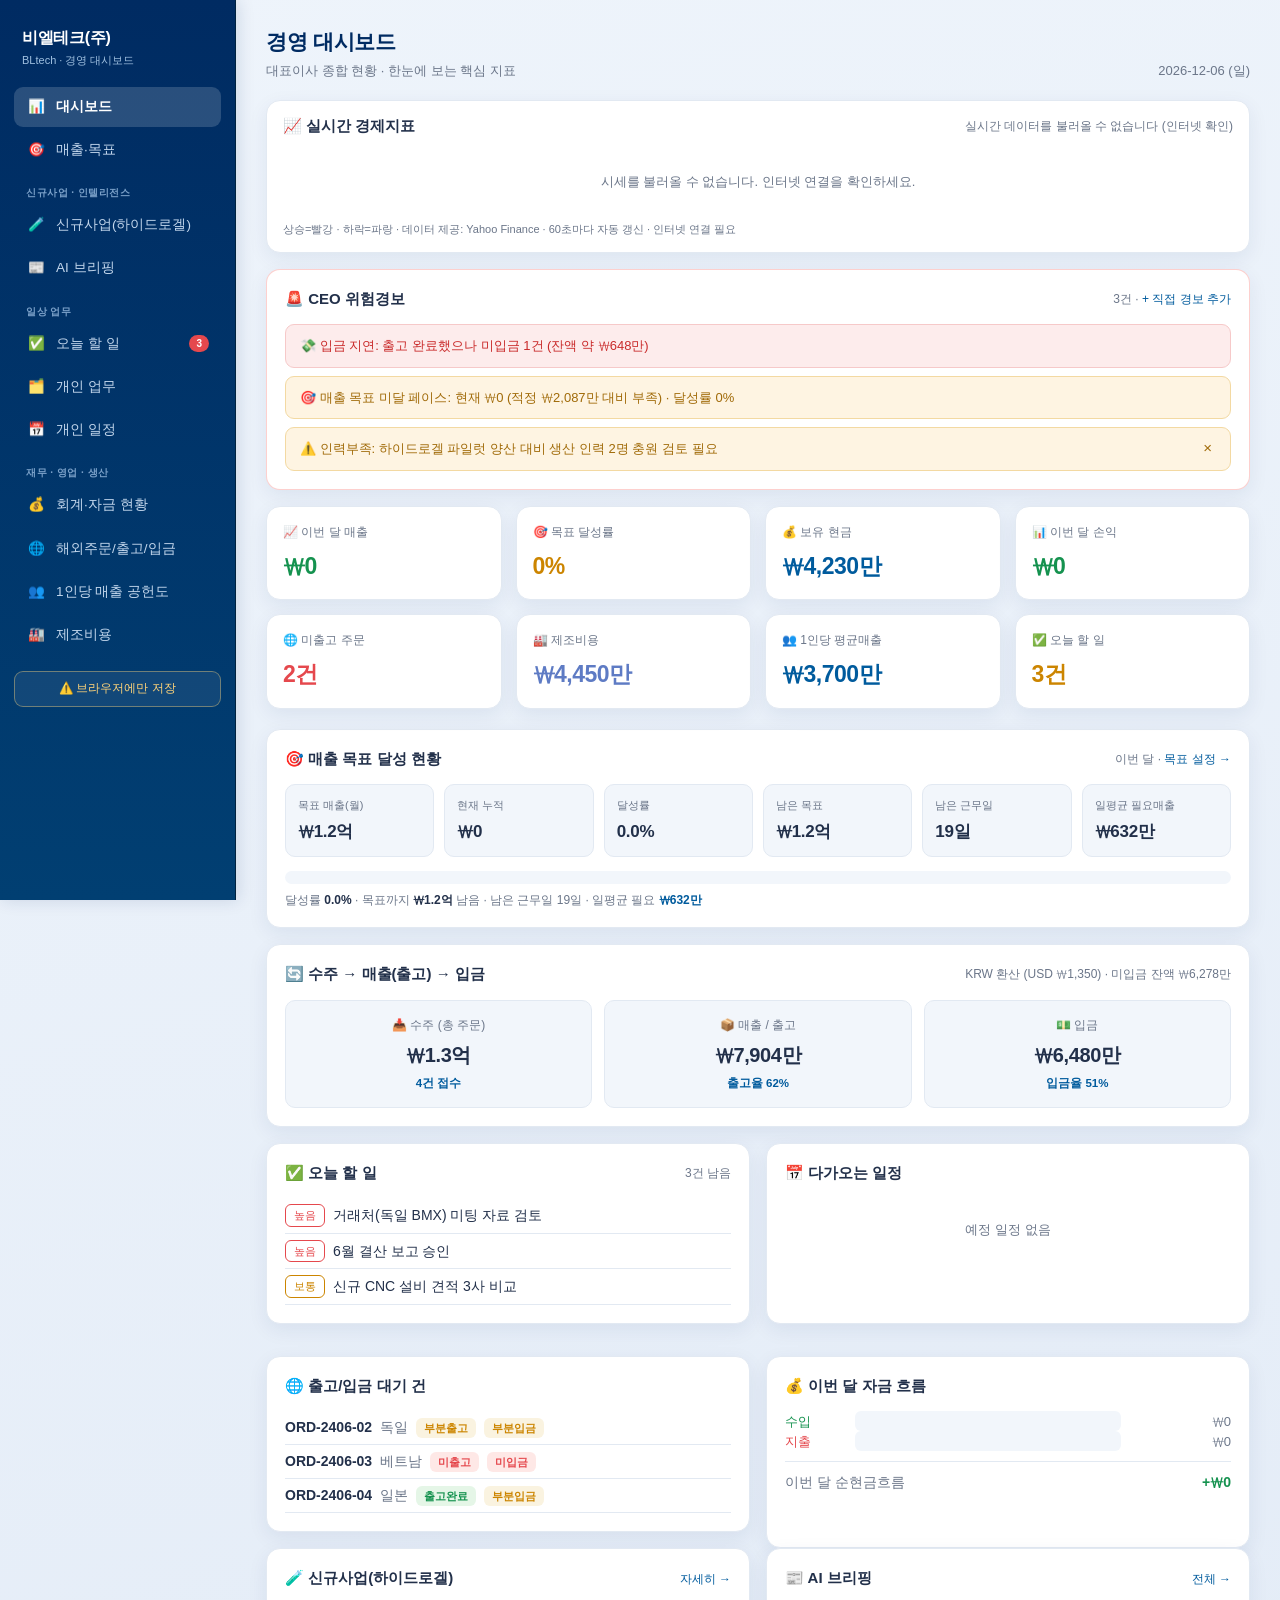
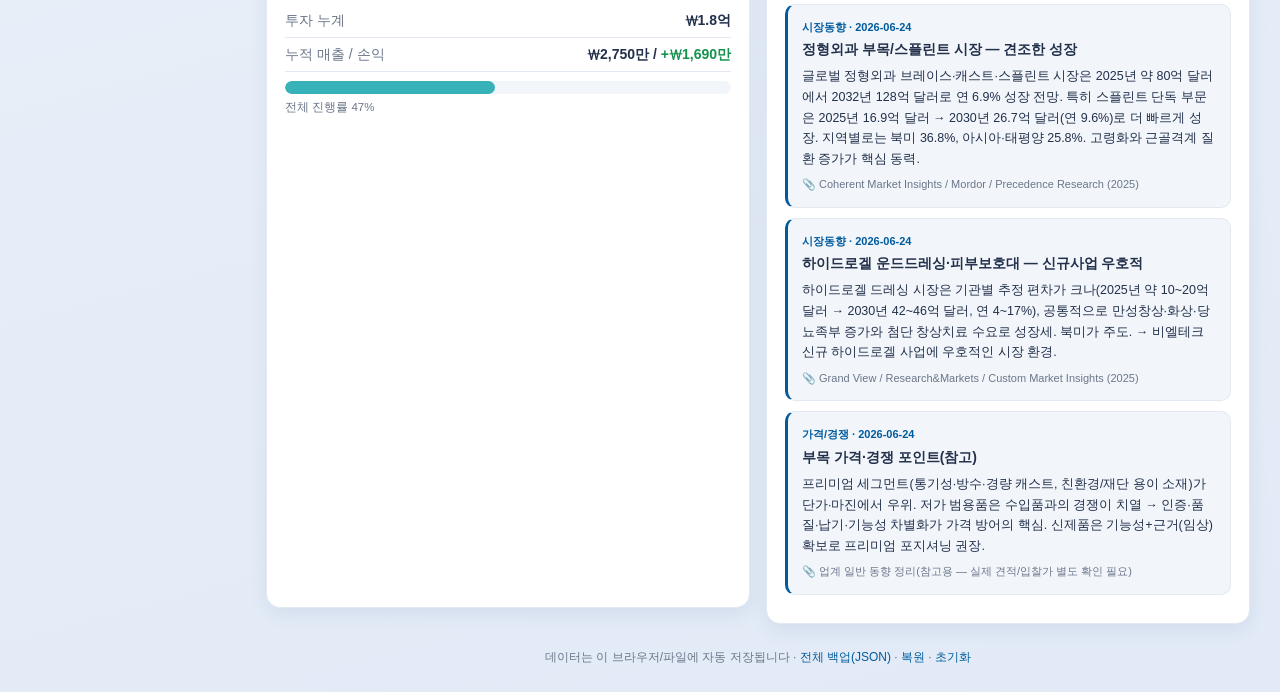
==== commit 28f5786a: "브랜드 디자인 적용 + 국고채 10년(한국 국채금리) 추가 - bl-tech.co.kr 브랜드 컬러 반영: 네이비(#002b62) 사이드바 + 메인블루(#005b9d) + 틸(#3" ====
--- a/desktop-pms/index.html
+++ b/desktop-pms/index.html
@@ -6,36 +6,36 @@
 <title>비엘테크(주) · 경영 대시보드</title>
 <style>
   :root{
-    --bg:#eaf0fa; --panel:#ffffff; --panel2:#f3f6fc; --border:#e4eaf3;
-    --text:#1f2a3d; --dim:#6b7689; --accent:#4f7cf9; --accent-soft:#eaf1ff;
-    --green:#16a34a; --yellow:#d2890a; --red:#e5484d; --purple:#7c5cff; --teal:#0fb5a5;
-    --radius:14px; --shadow:0 4px 18px rgba(31,42,61,.08);
+    --bg:#eaf0fa; --panel:#ffffff; --panel2:#f2f6fb; --border:#e2e9f2;
+    --navy:#002b62; --text:#22304a; --dim:#6b7689; --accent:#005b9d; --accent-soft:#e6f0f8;
+    --green:#15924f; --yellow:#cc8500; --red:#e5484d; --purple:#5e7bc4; --teal:#38b2b9;
+    --radius:14px; --shadow:0 6px 20px rgba(0,43,98,.07);
   }
   *{box-sizing:border-box;margin:0;padding:0}
-  body{font-family:-apple-system,"Segoe UI","Malgun Gothic",Roboto,sans-serif;background:linear-gradient(165deg,#f3f7fd 0%,#e8eef8 100%);min-height:100vh;color:var(--text);font-size:14px;line-height:1.5}
+  body{font-family:-apple-system,"Segoe UI","Malgun Gothic",Roboto,sans-serif;background:linear-gradient(165deg,#eef4fb 0%,#e1eaf6 100%);min-height:100vh;color:var(--text);font-size:14px;line-height:1.5}
   .app{display:flex;min-height:100vh}
 
   /* Sidebar */
-  .side{width:236px;flex-shrink:0;background:var(--panel);border-right:1px solid var(--border);padding:20px 14px;position:sticky;top:0;height:100vh;overflow:auto}
+  .side{width:236px;flex-shrink:0;background:linear-gradient(180deg,#002b62 0%,#013f72 100%);border-right:1px solid #00223f;padding:20px 14px;position:sticky;top:0;height:100vh;overflow:auto;box-shadow:2px 0 16px rgba(0,43,98,.14)}
   .brand{padding:6px 8px 18px}
-  .brand .co{font-size:16px;font-weight:800;letter-spacing:-.3px}
-  .brand .sub{font-size:11px;color:var(--dim);margin-top:2px}
-  .nav a{display:flex;align-items:center;gap:10px;padding:10px 12px;border-radius:9px;color:var(--dim);cursor:pointer;font-weight:500;font-size:13.5px;margin-bottom:3px;text-decoration:none}
-  .nav a:hover{background:var(--panel2);color:var(--text)}
-  .nav a.active{background:var(--accent-soft);color:var(--accent)}
+  .brand .co{font-size:16px;font-weight:800;letter-spacing:-.3px;color:#fff}
+  .brand .sub{font-size:11px;color:#9fc0e0;margin-top:2px}
+  .nav a{display:flex;align-items:center;gap:10px;padding:10px 12px;border-radius:9px;color:#c2d6ec;cursor:pointer;font-weight:500;font-size:13.5px;margin-bottom:3px;text-decoration:none}
+  .nav a:hover{background:rgba(255,255,255,.08);color:#fff}
+  .nav a.active{background:rgba(255,255,255,.16);color:#fff;font-weight:700}
   .nav a .ic{width:20px;text-align:center}
   .nav a .badge{margin-left:auto;background:var(--red);color:#fff;font-size:10px;font-weight:700;border-radius:20px;padding:1px 7px}
-  .navsep{font-size:10px;color:var(--dim);text-transform:uppercase;letter-spacing:.5px;padding:12px 12px 5px;font-weight:700}
-  .savebadge{margin-top:16px;padding:9px 10px;border-radius:9px;font-size:11.5px;text-align:center;border:1px solid var(--border);background:var(--panel2);color:var(--dim);line-height:1.35}
-  .savebadge.ok{color:var(--green);border-color:#3fb95055}
-  .savebadge.warn{color:var(--yellow);border-color:#d6a41766;cursor:help}
-  .savebadge.err{color:var(--red);border-color:#f8514966}
-  .savebadge.dim{color:var(--dim)}
+  .navsep{font-size:10px;color:#7aa0c8;text-transform:uppercase;letter-spacing:.5px;padding:12px 12px 5px;font-weight:700}
+  .savebadge{margin-top:16px;padding:9px 10px;border-radius:9px;font-size:11.5px;text-align:center;border:1px solid rgba(255,255,255,.16);background:rgba(255,255,255,.07);color:#c2d6ec;line-height:1.35}
+  .savebadge.ok{color:#86e6b0;border-color:rgba(134,230,176,.4)}
+  .savebadge.warn{color:#ffd479;border-color:rgba(255,212,121,.4);cursor:help}
+  .savebadge.err{color:#ff9a93;border-color:rgba(255,154,147,.4)}
+  .savebadge.dim{color:#9fc0e0}
 
   /* Main */
   .main{flex:1;padding:26px 30px;max-width:1320px}
   .pagehead{display:flex;align-items:flex-end;justify-content:space-between;flex-wrap:wrap;gap:12px;margin-bottom:20px}
-  .pagehead h2{font-size:21px;font-weight:700;letter-spacing:-.3px}
+  .pagehead h2{font-size:21px;font-weight:800;letter-spacing:-.3px;color:var(--navy)}
   .pagehead .desc{color:var(--dim);font-size:13px;margin-top:3px}
   .pagehead .date{color:var(--dim);font-size:13px}
 
@@ -127,8 +127,9 @@
   .fstep .fp{font-size:11.5px;color:var(--accent);margin-top:5px;font-weight:600}
 
   /* market strip */
-  .market-strip{display:grid;grid-template-columns:repeat(5,1fr);gap:10px}
-  @media(max-width:900px){.market-strip{grid-template-columns:repeat(2,1fr)}}
+  .market-strip{display:grid;grid-template-columns:repeat(6,1fr);gap:10px}
+  @media(max-width:1100px){.market-strip{grid-template-columns:repeat(3,1fr)}}
+  @media(max-width:640px){.market-strip{grid-template-columns:repeat(2,1fr)}}
   .mkt{background:var(--panel2);border:1px solid var(--border);border-radius:10px;padding:11px 14px}
   .mkt .mname{font-size:11.5px;color:var(--dim)}
   .mkt .mval{font-size:19px;font-weight:800;margin-top:5px;letter-spacing:-.3px;font-variant-numeric:tabular-nums}
@@ -855,6 +856,7 @@
     {k:'kosdaq', name:'코스닥', dec:2},
     {k:'usdkrw', name:'원/달러', dec:2, unit:'₩'},
     {k:'jpykrw', name:'원/100엔', dec:2, unit:'₩', mul:100},
+    {k:'kr10y', name:'국고채 10년', dec:2, suf:'%'},
     {k:'ust10y', name:'미 국채 10년', dec:2, suf:'%'},
   ];
   function fmtNum(n,dec){ return Number(n).toLocaleString('ko-KR',{minimumFractionDigits:dec,maximumFractionDigits:dec}); }
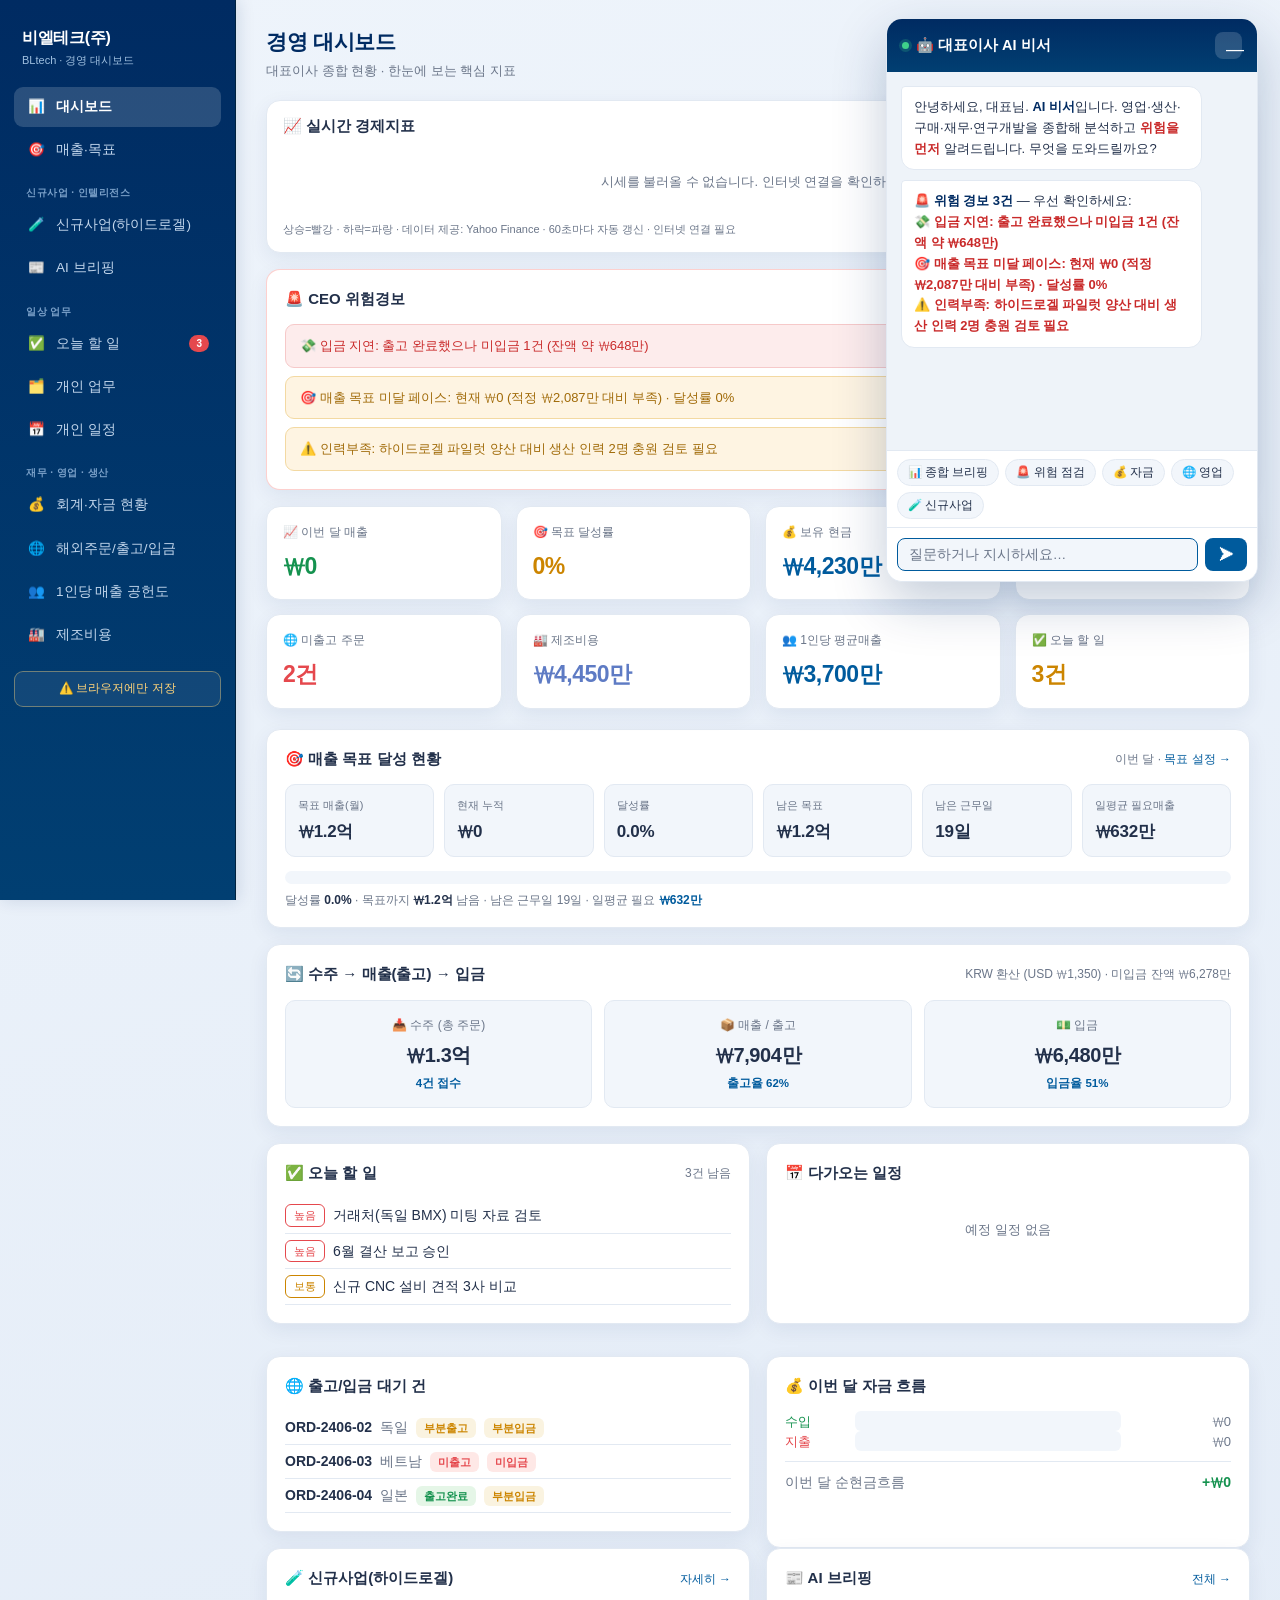
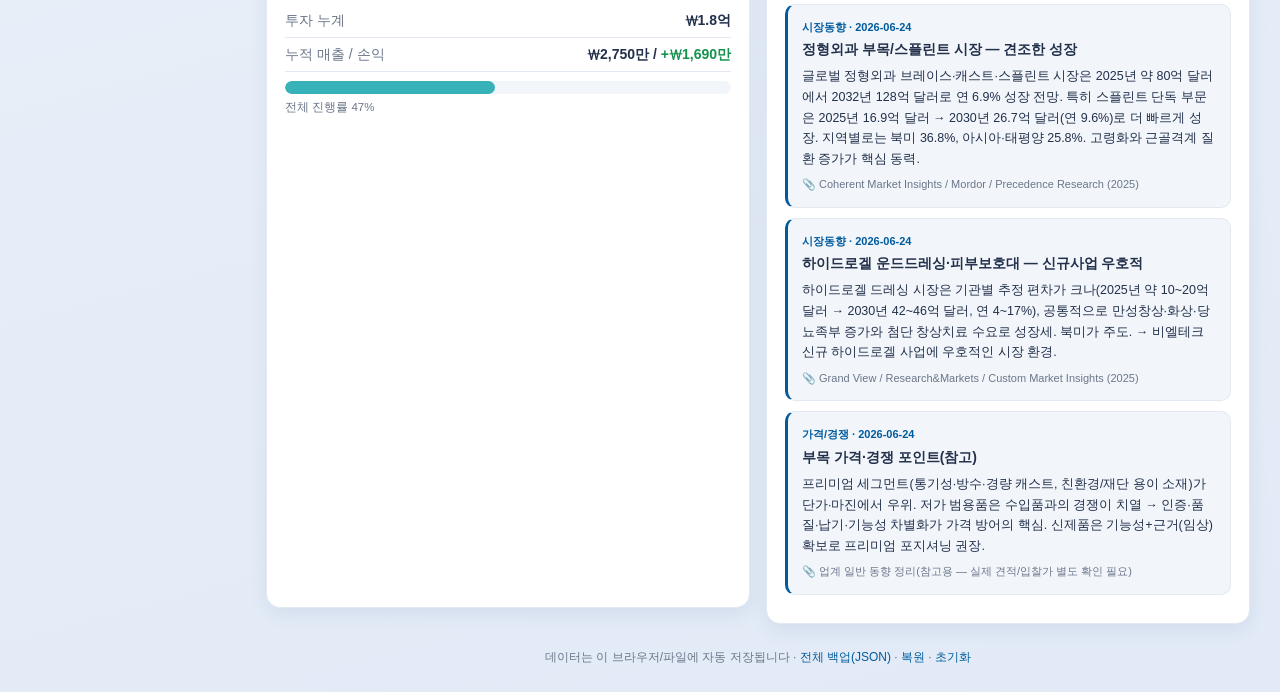
==== commit db0233f4: "대표이사 AI 비서 챗봇 추가 (우측 상단) - 영업·생산·구매·재무·연구개발 데이터 종합 분석, 위험을 먼저 알림 - 로컬 분석 엔진(즉시 동작, 키 불필요): 종합 브리핑/위험" ====
--- a/desktop-pms/index.html
+++ b/desktop-pms/index.html
@@ -136,6 +136,30 @@
   .mkt .mchg{font-size:12px;font-weight:600;margin-top:3px;font-variant-numeric:tabular-nums}
   .mkt-up{color:#e5484d}
   .mkt-down{color:#2f6fe6}
+
+  /* AI 비서 챗봇 */
+  .chat-fab{position:fixed;top:18px;right:22px;z-index:70;width:54px;height:54px;border-radius:50%;background:linear-gradient(180deg,#005b9d,#013f72);color:#fff;border:none;font-size:24px;cursor:pointer;box-shadow:0 8px 22px rgba(0,43,98,.32)}
+  .chat-fab:hover{filter:brightness(1.08)}
+  .chat-panel{position:fixed;top:18px;right:22px;z-index:70;width:372px;max-width:calc(100vw - 32px);height:564px;max-height:calc(100vh - 36px);background:#fff;border:1px solid var(--border);border-radius:16px;box-shadow:0 20px 54px rgba(0,43,98,.24);display:flex;flex-direction:column;overflow:hidden}
+  .chat-head{background:linear-gradient(180deg,#002b62,#013f72);color:#fff;padding:13px 15px;display:flex;align-items:center;justify-content:space-between;flex-shrink:0}
+  .ch-title{font-weight:700;font-size:14.5px;display:flex;align-items:center;gap:7px}
+  .ch-dot{width:7px;height:7px;border-radius:50%;background:#3fd28a;box-shadow:0 0 0 3px #3fd28a33}
+  .ch-min{background:rgba(255,255,255,.16);border:none;color:#fff;width:27px;height:27px;border-radius:8px;cursor:pointer;font-size:18px;line-height:1}
+  .chat-msgs{flex:1;overflow:auto;padding:14px;background:#eef3f9;display:flex;flex-direction:column;gap:10px}
+  .cmsg{max-width:88%;padding:10px 12px;border-radius:13px;font-size:13px;line-height:1.6;word-break:break-word}
+  .cmsg.bot{background:#fff;border:1px solid var(--border);align-self:flex-start;border-top-left-radius:4px}
+  .cmsg.me{background:#005b9d;color:#fff;align-self:flex-end;border-top-right-radius:4px}
+  .cmsg.bot b{color:var(--navy)}
+  .cmsg .risk{color:#c92a2a;font-weight:600}
+  .cmsg .ok{color:#15924f;font-weight:600}
+  .chat-quick{display:flex;gap:6px;flex-wrap:wrap;padding:8px 10px;border-top:1px solid var(--border);background:#fff;flex-shrink:0}
+  .chat-quick button{font-size:11.5px;padding:5px 10px;border-radius:14px;border:1px solid var(--border);background:var(--panel2);color:var(--text);cursor:pointer}
+  .chat-quick button:hover{border-color:var(--accent);color:var(--accent)}
+  .chat-input{display:flex;gap:7px;padding:10px;border-top:1px solid var(--border);background:#fff;flex-shrink:0}
+  .chat-input input{flex:1}
+  .ch-send{background:var(--accent);color:#fff;border:none;border-radius:8px;width:42px;cursor:pointer;font-size:15px;flex-shrink:0}
+  .ch-send:hover{filter:brightness(1.08)}
+  @media(max-width:560px){.chat-panel{width:calc(100vw - 20px);height:calc(100vh - 24px);top:10px;right:10px}}
   .mkt-flat{color:var(--dim)}
 
   /* brief */
@@ -406,6 +430,27 @@
       <input type="file" id="imp" class="input-file" accept="application/json" onchange="App.importAll(event)" />
     </p>
   </main>
+</div>
+
+<!-- ===== 대표이사 AI 비서 챗봇 (우측 상단) ===== -->
+<button id="chatFab" class="chat-fab" title="AI 비서 열기" onclick="App.chatToggle(true)" style="display:none">🤖</button>
+<div id="chatPanel" class="chat-panel" style="display:none">
+  <div class="chat-head">
+    <span class="ch-title"><span class="ch-dot"></span>🤖 대표이사 AI 비서</span>
+    <button class="ch-min" title="최소화" onclick="App.chatToggle(false)">—</button>
+  </div>
+  <div class="chat-msgs" id="chatMsgs"></div>
+  <div class="chat-quick">
+    <button onclick="App.chatQuick('briefing')">📊 종합 브리핑</button>
+    <button onclick="App.chatQuick('risk')">🚨 위험 점검</button>
+    <button onclick="App.chatQuick('cash')">💰 자금</button>
+    <button onclick="App.chatQuick('sales')">🌐 영업</button>
+    <button onclick="App.chatQuick('newbiz')">🧪 신규사업</button>
+  </div>
+  <div class="chat-input">
+    <input id="chatInput" placeholder="질문하거나 지시하세요…" autocomplete="off" />
+    <button class="ch-send" title="전송" onclick="App.chatSend()">➤</button>
+  </div>
 </div>
 
 <script>
@@ -883,6 +928,123 @@
       el('mktUpdated').textContent = '실시간 데이터를 불러올 수 없습니다 (인터넷 확인)';
       if(el('marketStrip').querySelector('.mkt')==null) el('marketStrip').innerHTML='<div class="empty" style="grid-column:1/-1">시세를 불러올 수 없습니다. 인터넷 연결을 확인하세요.</div>';
     }
+  }
+
+  // ========== AI 비서 챗봇 ==========
+  const CHAT_URL=(location.hostname==='localhost'||location.hostname==='127.0.0.1'||location.protocol==='file:')?'https://b-ltech-louis.vercel.app/api/chat/':'/api/chat/';
+  let chatHist=[], aiReason='';
+  function chatPass(){ try{return localStorage.getItem('blt.chatpass')||''}catch{return''} }
+  function chatToggle(open){ const p=el('chatPanel'),f=el('chatFab'); if(!p)return; p.style.display=open?'flex':'none'; f.style.display=open?'none':'flex'; if(open)setTimeout(()=>{const i=el('chatInput');if(i)i.focus();},60); }
+  function chatEl(role,html){ const d=document.createElement('div'); d.className='cmsg '+(role==='me'?'me':'bot'); d.innerHTML=html; const m=el('chatMsgs'); m.appendChild(d); m.scrollTop=m.scrollHeight; return d; }
+  function chatGreet(){ chatEl('bot','안녕하세요, 대표님. <b>AI 비서</b>입니다. 영업·생산·구매·재무·연구개발을 종합해 분석하고 <span class="risk">위험을 먼저</span> 알려드립니다. 무엇을 도와드릴까요?'); chatEl('bot',gRisk()); }
+  function chatSend(){ const v=el('chatInput').value.trim(); if(!v)return; el('chatInput').value=''; chatEl('me',esc(v)); handleMsg(v); }
+  function chatQuick(kind){ const map={briefing:['종합 브리핑',gBriefing],risk:['위험 점검',gRisk],cash:['자금 현황',gCash],sales:['영업 현황',gSales],newbiz:['신규사업',gNewbiz]}; const it=map[kind]; if(!it)return; chatEl('me',esc(it[0])); chatEl('bot',it[1]()); }
+  async function handleMsg(text){
+    const c=tryCommand(text); if(c){ chatEl('bot',c); return; }
+    const i=detectIntent(text); if(i){ chatEl('bot',i); return; }
+    const t=chatEl('bot','<span style="color:var(--dim)">분석 중…</span>');
+    const a=await askClaude(text);
+    t.innerHTML = a || gFallback(); const m=el('chatMsgs'); m.scrollTop=m.scrollHeight;
+  }
+  async function askClaude(text){
+    chatHist.push({role:'user',content:text}); chatHist=chatHist.slice(-12);
+    try{
+      const h={'content-type':'application/json'}; const p=chatPass(); if(p)h['x-bl-pass']=p;
+      const res=await fetch(CHAT_URL,{method:'POST',headers:h,body:JSON.stringify({messages:chatHist,snapshot:buildSnapshot()})});
+      const j=await res.json();
+      if(j&&j.ok&&j.text){ chatHist.push({role:'assistant',content:j.text}); return esc(j.text).replace(/\n/g,'<br>'); }
+      aiReason=(j&&j.reason)||'error'; return null;
+    }catch(e){ aiReason='network'; return null; }
+  }
+  function gFallback(){
+    if(aiReason==='no_key'||aiReason==='bad_pass') return '자유 대화형 AI는 아직 켜져 있지 않습니다. 분석·위험·브리핑은 아래 버튼으로 바로 가능합니다. 전체 AI 대화를 켜려면 Vercel 환경변수 <b>ANTHROPIC_API_KEY</b> 등록이 필요합니다 — 원하시면 설정을 안내해 드릴게요.';
+    return '이 질문은 아직 제가 정확히 이해하지 못했어요. 아래 버튼을 쓰거나 "위험 점검", "자금 현황", "영업 현황", "오늘 할일 추가 ○○" 처럼 말씀해 주세요.';
+  }
+  function buildSnapshot(){
+    const sm=salesMetrics(),f=orderFunnel(),nb=nbSum(),inM=monthIncome(),outM=monthExpense();
+    return {
+      날짜:todayISO(),
+      영업:{이번달매출:inM,매출목표:cfg.salesTarget,달성률:cfg.salesTarget?+sm.rate.toFixed(1):null,남은목표:cfg.salesTarget?Math.round(sm.remain):null,남은근무일:sm.wd,일평균필요:cfg.salesTarget&&sm.wd?Math.round(sm.daily):null,수주KRW:Math.round(f.su),출고KRW:Math.round(f.ch),입금KRW:Math.round(f.ip),미출고건:data.ord.filter(o=>o.ship!=='출고완료').length,미입금건:data.ord.filter(o=>o.pay!=='입금완료').length},
+      재무:{보유현금:financeBalance(),당월수입:inM,당월지출:outM,당월손익:inM-outM},
+      생산:{제조비용:mfgTotalFn(),제조원가율:inM?+(mfgTotalFn()/inM*100).toFixed(0):null,생산인원:data.ct.length,일인당평균:data.ct.length?Math.round(data.ct.reduce((s,c)=>s+c.amt,0)/data.ct.length):0},
+      구매:{당월재료비:data.mfg.filter(m=>m.cat==='재료비').reduce((s,m)=>s+m.amt,0)},
+      연구개발_하이드로겔:{투자누계:nb.inv,누적매출:nb.rev,비용:nb.cost,손익:nb.pnl,진행률:+nb.prog.toFixed(0),매출목표:cfg.nbRevTarget,투자목표:cfg.nbInvestTarget,단계:data.nbm.map(m=>({이름:m.name,상태:m.status,진행:m.pct}))},
+      해외주문:data.ord.map(o=>({번호:o.no,국가:o.country,거래처:o.cust,금액:o.amt,통화:o.curr,출고:o.ship,입금:o.pay,입금액:o.paid||0})),
+      위험경보:computeAlerts().map(a=>a.text),
+      오늘할일:data.today.filter(t=>!t.done).map(t=>t.title),
+      예정일정:data.sched.filter(s=>s.date>=todayISO()).slice(0,5).map(s=>({날짜:s.date,내용:s.title}))
+    };
+  }
+  function parseAmt(s){ let m=s.match(/([\d.]+)\s*억/); if(m)return Math.round(parseFloat(m[1])*1e8); m=s.match(/([\d,]+)\s*만/); if(m)return Math.round(parseFloat(m[1].replace(/,/g,''))*1e4); m=s.match(/([\d,]{4,})/); if(m)return Math.round(parseFloat(m[1].replace(/,/g,''))); return 0; }
+  function tryCommand(s){
+    let m;
+    if(/매출\s*목표/.test(s)&&/(설정|변경|로|=|\d)/.test(s)){ const a=parseAmt(s); if(a>0){ cfg.salesTarget=a; persistCfg(); renderAll(); return `✅ 이번 달 <b>매출 목표</b>를 ${won(a)} 로 설정했습니다.`; } }
+    m=s.match(/(?:위험\s*)?경보\s*(?:추가|등록)\s*[:\-]?\s*(.+)/); if(m&&m[1].trim()){ data.alerts.push({id:uid(),level:'med',text:m[1].trim()}); persist('alerts'); renderAll(); return `✅ CEO 위험경보에 추가했습니다: "${esc(m[1].trim())}"`; }
+    m=s.match(/(?:오늘\s*)?할\s*일\s*(?:추가|등록)\s*[:\-]?\s*(.+)/)||s.match(/^오늘\s*[:\-]?\s*(.+?)\s*(?:추가|등록)$/); if(m&&m[1].trim()){ data.today.push({id:uid(),title:m[1].trim(),prio:'med',done:false}); persist('today'); renderAll(); return `✅ 오늘 할 일에 추가했습니다: "${esc(m[1].trim())}"`; }
+    m=s.match(/일정\s*(?:추가|등록)\s*[:\-]?\s*(.+)/); if(m&&m[1].trim()){ const dm=m[1].match(/(\d{4}-\d{2}-\d{2})/); data.sched.push({id:uid(),date:dm?dm[1]:todayISO(),time:'',title:m[1].replace(/\d{4}-\d{2}-\d{2}/,'').trim(),place:''}); persist('sched'); renderAll(); return `✅ 일정에 추가했습니다: "${esc(m[1].trim())}"`; }
+    return null;
+  }
+  function detectIntent(t){
+    const s=t.replace(/\s/g,'');
+    if(/위험|리스크|경보|문제없/.test(s)) return gRisk();
+    if(/브리핑|요약|종합|전체현황|현황보고|보고서/.test(s)) return gBriefing();
+    if(/자금|현금|재무|손익|잔액|돈/.test(s)) return gCash();
+    if(/매출|영업|수주|목표|주문|출고|입금/.test(s)) return gSales();
+    if(/신규사업|하이드로겔|연구|개발|R&D/i.test(s)) return gNewbiz();
+    if(/생산|제조|원가|공헌|가동|불량/.test(s)) return gProduction();
+    if(/구매|원자재|자재|발주|조달|외주/.test(s)) return gPurchasing();
+    if(/오늘|할일|일정|스케줄/.test(s)) return gToday();
+    if(/안녕|반가|하이|hello|hi|도움|기능|뭐할수|무엇을할/i.test(s)) return gHelp();
+    return null;
+  }
+  function gRisk(){
+    const al=computeAlerts();
+    if(!al.length) return '✅ <b>현재 위험 경보 없음.</b> 주요 지표가 정상 범위입니다.';
+    return `🚨 <b>위험 경보 ${al.length}건</b> — 우선 확인하세요:<br>`+al.map(a=>`<div class="risk">${a.icon} ${esc(a.text)}</div>`).join('');
+  }
+  function gBriefing(){
+    const sm=salesMetrics(),f=orderFunnel(),bal=financeBalance(),inM=monthIncome(),outM=monthExpense(),nb=nbSum(),mfg=mfgTotalFn();
+    const ct=data.ct.reduce((s,c)=>s+c.amt,0),ctAvg=data.ct.length?ct/data.ct.length:0,ratio=inM?mfg/inM*100:0;
+    const purchase=data.mfg.filter(m=>m.cat==='재료비').reduce((s,m)=>s+m.amt,0)+data.fin.filter(x=>x.type==='out'&&/원자재|구매|부품|소모|자재|외주/.test(x.item)&&x.date.startsWith(thisMonth())).reduce((s,x)=>s+x.amt,0);
+    const al=computeAlerts();
+    return `📊 <b>종합 브리핑</b> (${todayISO()})<br>`+
+      (al.length?`<div class="risk">⚠️ 위험 ${al.length}건 — "위험 점검" 확인</div>`:'<div class="ok">✅ 위험 경보 없음</div>')+
+      `• <b>영업</b>: 이번 달 매출 ${wonShort(inM)} / 목표달성 ${cfg.salesTarget?sm.rate.toFixed(0)+'%':'미설정'} · 수주 ${wonShort(f.su)}→입금 ${wonShort(f.ip)}(미입금 ${wonShort(f.su-f.ip)})<br>`+
+      `• <b>재무</b>: 보유현금 ${wonShort(bal)} · 당월손익 ${(inM-outM>=0?'+':'')+wonShort(inM-outM)}<br>`+
+      `• <b>생산</b>: 제조원가율 ${inM?ratio.toFixed(0)+'%':'-'} · 1인당 평균 ${wonShort(ctAvg)}<br>`+
+      `• <b>구매</b>: 당월 재료·구매비 ${wonShort(purchase)}<br>`+
+      `• <b>R&D(하이드로겔)</b>: 투자 ${wonShort(nb.inv)} · 손익 ${(nb.pnl>=0?'+':'')+wonShort(nb.pnl)} · 진행 ${nb.prog.toFixed(0)}%`;
+  }
+  function gCash(){
+    const bal=financeBalance(),inM=monthIncome(),outM=monthExpense();
+    const unpaid=data.ord.filter(o=>o.pay!=='입금완료').reduce((s,o)=>s+toKRW(o.amt-(o.paid||0),o.curr),0);
+    return `💰 <b>자금 현황</b><br>• 보유현금 <b>${wonShort(bal)}</b><br>• 이번 달 수입 ${wonShort(inM)} / 지출 ${wonShort(outM)} → 손익 ${(inM-outM>=0?'+':'')+wonShort(inM-outM)}<br>• 미입금(원화 환산) 약 ${wonShort(unpaid)}<br>`+(bal<outM?'<div class="risk">⚠️ 보유현금이 월 지출보다 적습니다. 자금 계획 점검 필요.</div>':'<div class="ok">✅ 단기 유동성 양호</div>');
+  }
+  function gSales(){
+    const sm=salesMetrics(),f=orderFunnel();
+    return `🌐 <b>영업·수주 현황</b><br>• 이번 달 매출 ${wonShort(sm.cum)} / 목표 ${cfg.salesTarget?wonShort(cfg.salesTarget):'미설정'} (달성 ${cfg.salesTarget?sm.rate.toFixed(0)+'%':'-'})<br>• 남은 목표 ${cfg.salesTarget?wonShort(sm.remain):'-'} · 남은 근무일 ${sm.wd}일 · 일평균 필요 ${cfg.salesTarget&&sm.wd?wonShort(sm.daily):'-'}<br>• 수주 ${wonShort(f.su)} → 출고 ${wonShort(f.ch)} → 입금 ${wonShort(f.ip)}<br>• 미출고 ${data.ord.filter(o=>o.ship!=='출고완료').length}건 · 미입금 ${data.ord.filter(o=>o.pay!=='입금완료').length}건`;
+  }
+  function gNewbiz(){
+    const s=nbSum(),ms=data.nbm.map(m=>`${esc(m.name)} ${m.pct||0}%`).join(' · ');
+    return `🧪 <b>신규사업(하이드로겔)</b><br>• 투자누계 ${wonShort(s.inv)} · 누적매출 ${wonShort(s.rev)} · 손익 ${(s.pnl>=0?'+':'')+wonShort(s.pnl)}<br>• 매출목표 ${cfg.nbRevTarget?wonShort(cfg.nbRevTarget):'-'} 대비 ${cfg.nbRevTarget?(s.rev/cfg.nbRevTarget*100).toFixed(0)+'%':'-'} · 전체 진행률 ${s.prog.toFixed(0)}%<br>`+(ms?'• 단계: '+ms:'');
+  }
+  function gProduction(){
+    const mfg=mfgTotalFn(),rev=monthIncome(),ratio=rev?mfg/rev*100:0;
+    const ct=data.ct.slice().sort((a,b)=>b.amt-a.amt),total=ct.reduce((s,c)=>s+c.amt,0),avg=ct.length?total/ct.length:0;
+    return `🏭 <b>생산 현황</b><br>• 제조비용 ${wonShort(mfg)} · 제조원가율 ${rev?ratio.toFixed(0)+'%':'-'}<br>• 생산 ${ct.length}명 · 1인당 평균 ${wonShort(avg)}${ct[0]?' · 최고 '+esc(ct[0].name)+' '+wonShort(ct[0].amt):''}<br>`+(ratio>80?'<div class="risk">⚠️ 제조원가율이 높습니다(80%↑). 원가 절감 검토 필요.</div>':'');
+  }
+  function gPurchasing(){
+    const mat=data.mfg.filter(m=>m.cat==='재료비').reduce((s,m)=>s+m.amt,0);
+    const buy=data.fin.filter(x=>x.type==='out'&&/원자재|구매|부품|소모|자재|외주/.test(x.item)).reduce((s,x)=>s+x.amt,0);
+    return `🛒 <b>구매 현황</b><br>• 재료비(제조) ${wonShort(mat)}<br>• 구매·외주 지출(장부) ${wonShort(buy)}<br>• 합계 약 ${wonShort(mat+buy)}<br><span style="color:var(--dim)">상세는 회계·자금 / 제조비용 메뉴에서 확인하세요.</span>`;
+  }
+  function gToday(){
+    const td=data.today.filter(t=>!t.done);
+    const sc=data.sched.filter(s=>s.date>=todayISO()).sort((a,b)=>(a.date+a.time).localeCompare(b.date+b.time)).slice(0,4);
+    return `🗓️ <b>오늘·예정</b><br>• 할 일 ${td.length}건${td.length?': '+td.slice(0,5).map(t=>esc(t.title)).join(', '):''}<br>• 다가오는 일정: ${sc.length?sc.map(s=>esc(s.date.slice(5))+' '+esc(s.title)).join(' / '):'없음'}`;
+  }
+  function gHelp(){
+    return `대표님, 이렇게 도와드립니다:<br>• <b>분석/현황</b>: "종합 브리핑", "위험 점검", "자금 현황", "영업", "생산", "구매", "신규사업"<br>• <b>지시(데이터 수정)</b>: "오늘 할일 추가 ○○", "경보 추가 ○○", "매출목표 1.2억 설정", "일정 추가 2026-07-01 월간회의"<br>• 그 외 자유로운 질문/상담도 가능합니다(AI 연동 시).`;
   }
 
   // ---------- helpers ----------
@@ -1005,10 +1167,13 @@
     el('fn_date').value=todayISO(); el('sc_date').value=todayISO(); el('nb_date').value=todayISO();
     renderAll();
     loadMarket(); setInterval(loadMarket, 60000);
+    el('chatInput').addEventListener('keydown',e=>{if(e.key==='Enter')chatSend();});
+    chatToggle(true); chatGreet();
   }
 
   return {init,go:nav,addToday,addWork,addSchedule,addFinance,addOrder,addContrib,addMfg,
-    saveCfg,addNb,addNbm,addBrief,addAlert,exportAll,importAll,resetAll};
+    saveCfg,addNb,addNbm,addBrief,addAlert,exportAll,importAll,resetAll,
+    chatToggle,chatSend,chatQuick};
 })();
 document.addEventListener('DOMContentLoaded',App.init);
 </script>
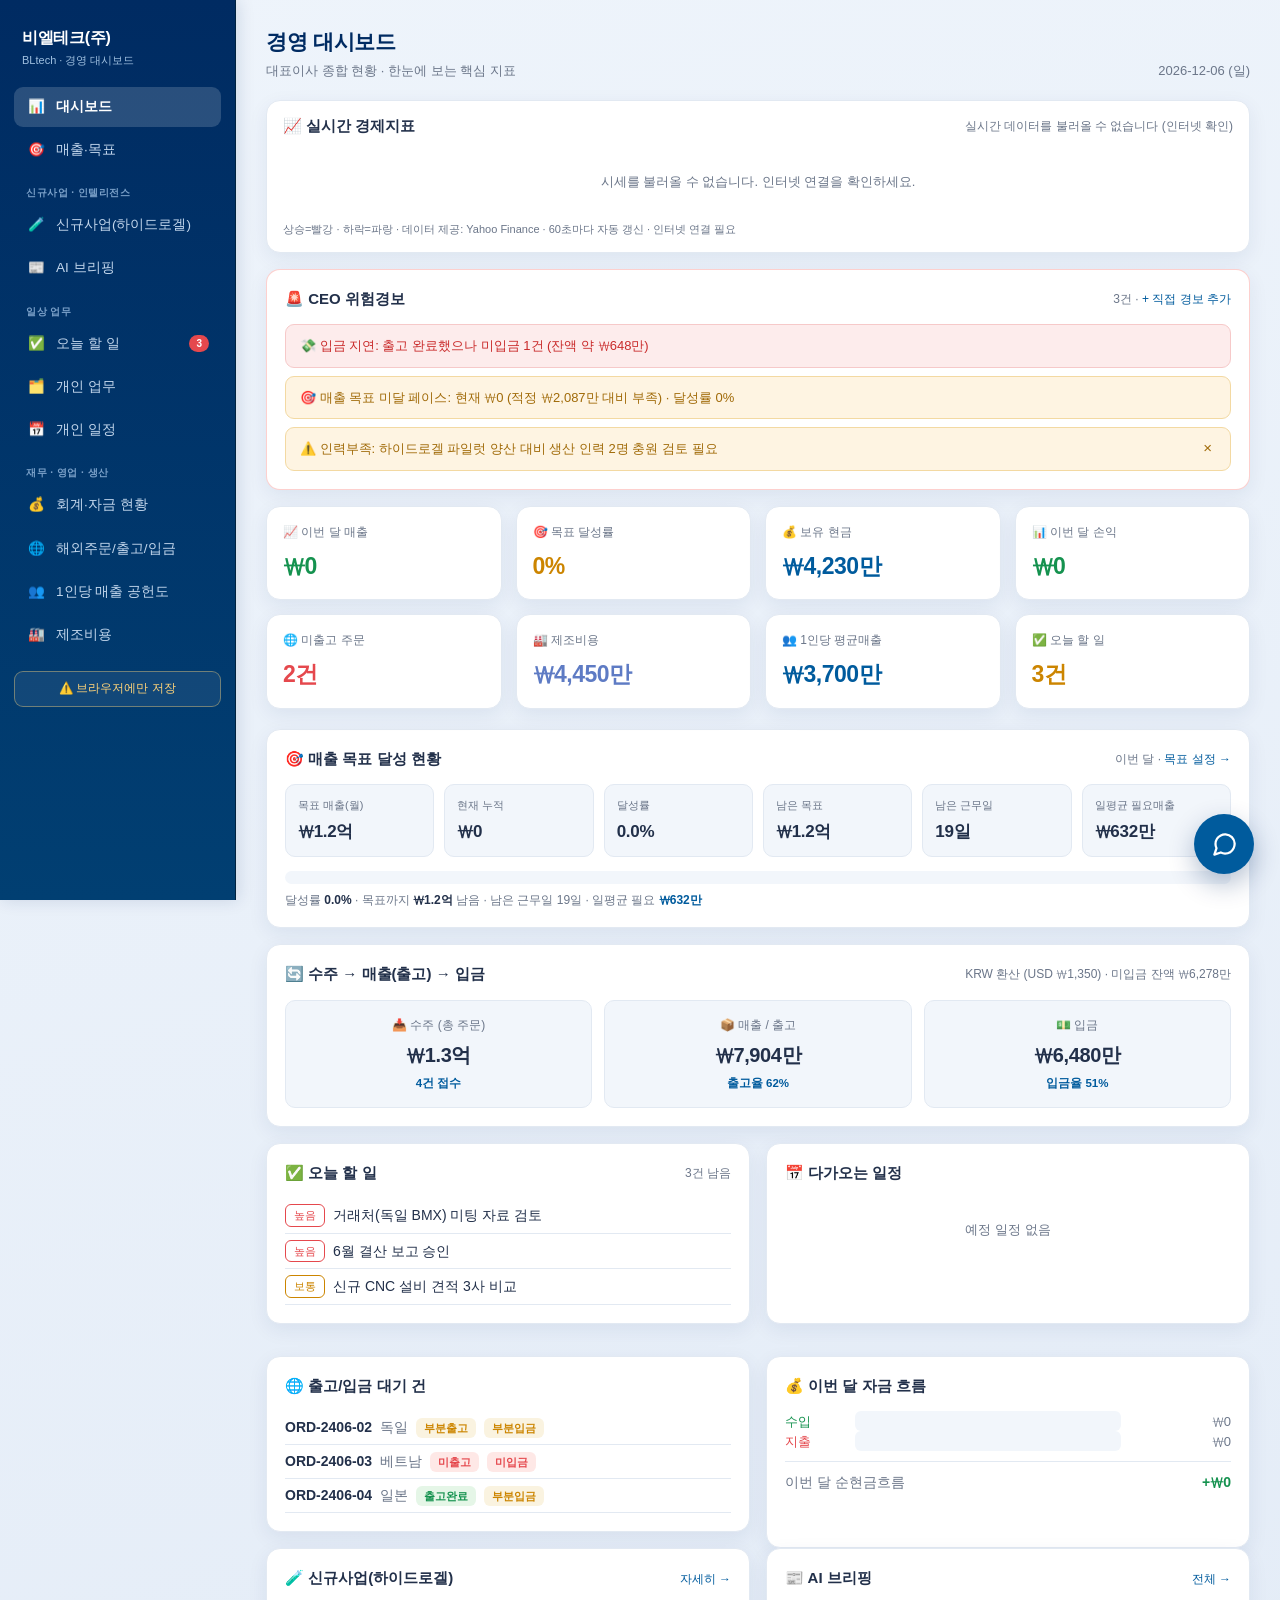
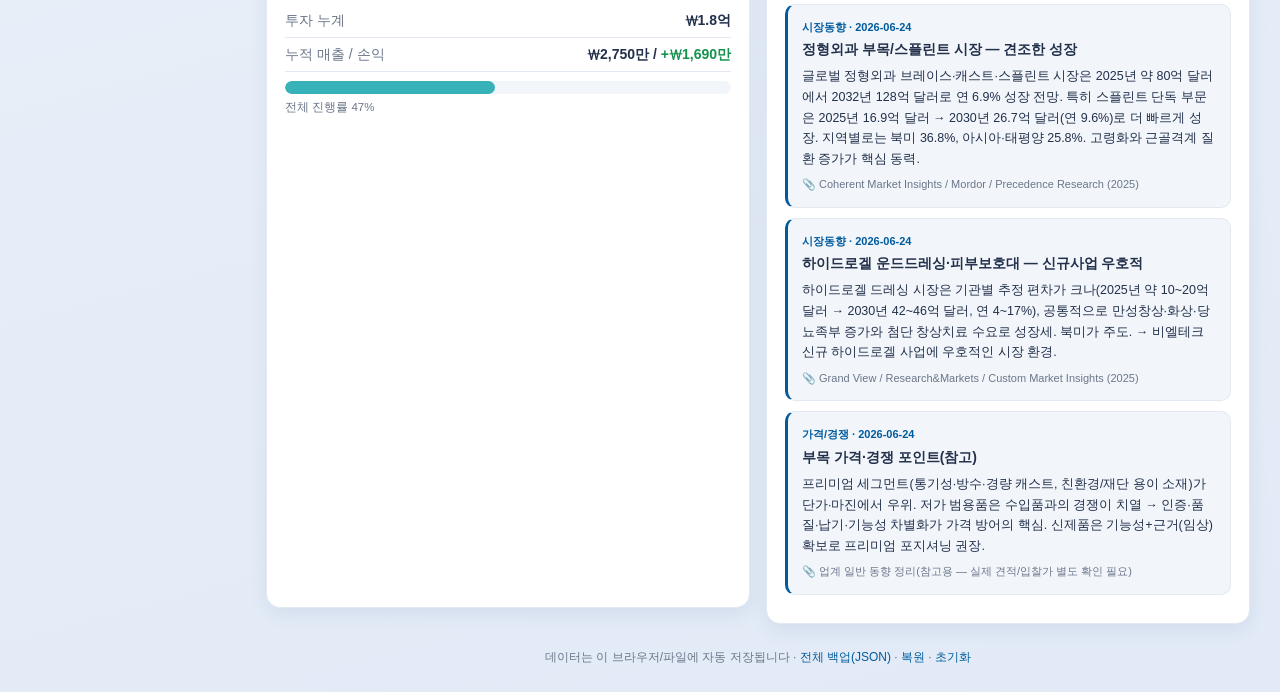
==== commit 17064e16: "AI 비서 챗봇 재설계 (Apple 스타일) - 우측 하단 플로팅 버튼 → 클릭 시 채팅창 오픈 (기본은 버튼만 노출) - 모든 답변을 '결론 → 근거 → 위험 → 추천 행동' 4" ====
--- a/desktop-pms/index.html
+++ b/desktop-pms/index.html
@@ -137,29 +137,45 @@
   .mkt-up{color:#e5484d}
   .mkt-down{color:#2f6fe6}
 
-  /* AI 비서 챗봇 */
-  .chat-fab{position:fixed;top:18px;right:22px;z-index:70;width:54px;height:54px;border-radius:50%;background:linear-gradient(180deg,#005b9d,#013f72);color:#fff;border:none;font-size:24px;cursor:pointer;box-shadow:0 8px 22px rgba(0,43,98,.32)}
-  .chat-fab:hover{filter:brightness(1.08)}
-  .chat-panel{position:fixed;top:18px;right:22px;z-index:70;width:372px;max-width:calc(100vw - 32px);height:564px;max-height:calc(100vh - 36px);background:#fff;border:1px solid var(--border);border-radius:16px;box-shadow:0 20px 54px rgba(0,43,98,.24);display:flex;flex-direction:column;overflow:hidden}
-  .chat-head{background:linear-gradient(180deg,#002b62,#013f72);color:#fff;padding:13px 15px;display:flex;align-items:center;justify-content:space-between;flex-shrink:0}
-  .ch-title{font-weight:700;font-size:14.5px;display:flex;align-items:center;gap:7px}
-  .ch-dot{width:7px;height:7px;border-radius:50%;background:#3fd28a;box-shadow:0 0 0 3px #3fd28a33}
-  .ch-min{background:rgba(255,255,255,.16);border:none;color:#fff;width:27px;height:27px;border-radius:8px;cursor:pointer;font-size:18px;line-height:1}
-  .chat-msgs{flex:1;overflow:auto;padding:14px;background:#eef3f9;display:flex;flex-direction:column;gap:10px}
-  .cmsg{max-width:88%;padding:10px 12px;border-radius:13px;font-size:13px;line-height:1.6;word-break:break-word}
-  .cmsg.bot{background:#fff;border:1px solid var(--border);align-self:flex-start;border-top-left-radius:4px}
-  .cmsg.me{background:#005b9d;color:#fff;align-self:flex-end;border-top-right-radius:4px}
+  /* AI 비서 (Apple 스타일 · 우측 하단) */
+  .chat-fab{position:fixed;bottom:26px;right:26px;z-index:80;width:60px;height:60px;border-radius:50%;background:#005b9d;color:#fff;border:none;cursor:pointer;display:flex;align-items:center;justify-content:center;box-shadow:0 10px 26px rgba(0,43,98,.30);transition:transform .18s ease,box-shadow .18s ease}
+  .chat-fab:hover{transform:translateY(-2px) scale(1.05);box-shadow:0 14px 32px rgba(0,43,98,.36)}
+  .chat-fab svg{width:27px;height:27px}
+  .chat-panel{position:fixed;bottom:26px;right:26px;z-index:80;width:384px;max-width:calc(100vw - 32px);height:600px;max-height:calc(100vh - 52px);background:rgba(255,255,255,.97);backdrop-filter:saturate(180%) blur(20px);-webkit-backdrop-filter:saturate(180%) blur(20px);border:1px solid rgba(0,0,0,.06);border-radius:24px;box-shadow:0 30px 72px rgba(0,30,80,.26);display:flex;flex-direction:column;overflow:hidden;transform-origin:bottom right;animation:chatIn .22s cubic-bezier(.22,1,.36,1)}
+  @keyframes chatIn{from{opacity:0;transform:scale(.95) translateY(10px)}to{opacity:1;transform:none}}
+  .chat-head{padding:17px 18px 13px;display:flex;align-items:center;justify-content:space-between;flex-shrink:0;border-bottom:1px solid rgba(0,0,0,.05)}
+  .ch-title{font-weight:700;font-size:16px;color:var(--navy);letter-spacing:-.3px}
+  .ch-sub{font-size:11.5px;color:#86868b;margin-top:1px;font-weight:500}
+  .ch-min{background:#f0f1f3;border:none;color:#6b7280;width:30px;height:30px;border-radius:50%;cursor:pointer;font-size:14px;line-height:1;display:flex;align-items:center;justify-content:center}
+  .ch-min:hover{background:#e5e7eb;color:#1d1d1f}
+  .chat-msgs{flex:1;overflow:auto;padding:16px 16px 8px;display:flex;flex-direction:column;gap:12px}
+  .cmsg{max-width:90%;padding:11px 14px;border-radius:18px;font-size:13.5px;line-height:1.62;word-break:break-word}
+  .cmsg.bot{background:#f1f3f6;color:#1d1d1f;align-self:flex-start;border-bottom-left-radius:6px}
+  .cmsg.me{background:#005b9d;color:#fff;align-self:flex-end;border-bottom-right-radius:6px}
   .cmsg.bot b{color:var(--navy)}
-  .cmsg .risk{color:#c92a2a;font-weight:600}
-  .cmsg .ok{color:#15924f;font-weight:600}
-  .chat-quick{display:flex;gap:6px;flex-wrap:wrap;padding:8px 10px;border-top:1px solid var(--border);background:#fff;flex-shrink:0}
-  .chat-quick button{font-size:11.5px;padding:5px 10px;border-radius:14px;border:1px solid var(--border);background:var(--panel2);color:var(--text);cursor:pointer}
-  .chat-quick button:hover{border-color:var(--accent);color:var(--accent)}
-  .chat-input{display:flex;gap:7px;padding:10px;border-top:1px solid var(--border);background:#fff;flex-shrink:0}
-  .chat-input input{flex:1}
-  .ch-send{background:var(--accent);color:#fff;border:none;border-radius:8px;width:42px;cursor:pointer;font-size:15px;flex-shrink:0}
+  .ans-sec{margin-top:9px}.ans-sec:first-child{margin-top:0}
+  .ans-label{font-size:10px;font-weight:700;letter-spacing:.5px;color:#86868b;margin-bottom:3px}
+  .ans-concl{font-size:14px;font-weight:600;color:#1d1d1f;line-height:1.5}
+  .ans-list{margin:0;padding:0;list-style:none}
+  .ans-list li{position:relative;padding-left:14px;margin:3px 0;font-size:12.8px;color:#3a3a3c;line-height:1.5}
+  .ans-list li:before{content:'';position:absolute;left:3px;top:7px;width:4px;height:4px;border-radius:50%;background:#c7c7cc}
+  .ans-risk li{color:#c0392b}.ans-risk li:before{background:#ff3b30}
+  .ans-act li{color:#1d7a45}.ans-act li:before{background:#34c759}
+  .ans-none{color:#34c759;font-size:12.8px;font-weight:600}
+  .ch-confirm{display:flex;gap:8px;margin-top:10px}
+  .ch-confirm button{flex:1;padding:9px;border-radius:13px;border:none;font-size:13px;font-weight:600;cursor:pointer}
+  .ch-confirm .yes{background:#005b9d;color:#fff}
+  .ch-confirm .no{background:#e9ebef;color:#1d1d1f}
+  .chat-sugg{display:flex;gap:7px;flex-wrap:wrap;padding:2px 14px 12px;flex-shrink:0}
+  .chat-sugg button{font-size:12px;padding:7px 13px;border-radius:16px;border:1px solid rgba(0,0,0,.09);background:#fff;color:#1d1d1f;cursor:pointer;transition:background .12s}
+  .chat-sugg button:hover{background:#f1f3f6}
+  .chat-input{display:flex;gap:9px;align-items:center;padding:12px 14px 14px;flex-shrink:0;border-top:1px solid rgba(0,0,0,.05)}
+  .chat-input input{flex:1;border:1px solid rgba(0,0,0,.1);background:#f5f5f7;border-radius:21px;padding:10px 16px;font-size:13.5px}
+  .chat-input input:focus{border-color:#005b9d;background:#fff}
+  .ch-send{width:40px;height:40px;border-radius:50%;background:#005b9d;color:#fff;border:none;cursor:pointer;display:flex;align-items:center;justify-content:center;flex-shrink:0}
+  .ch-send svg{width:18px;height:18px}
   .ch-send:hover{filter:brightness(1.08)}
-  @media(max-width:560px){.chat-panel{width:calc(100vw - 20px);height:calc(100vh - 24px);top:10px;right:10px}}
+  @media(max-width:560px){.chat-panel{width:auto;left:10px;right:10px;height:calc(100vh - 24px);bottom:12px}}
   .mkt-flat{color:var(--dim)}
 
   /* brief */
@@ -432,24 +448,25 @@
   </main>
 </div>
 
-<!-- ===== 대표이사 AI 비서 챗봇 (우측 상단) ===== -->
-<button id="chatFab" class="chat-fab" title="AI 비서 열기" onclick="App.chatToggle(true)" style="display:none">🤖</button>
+<!-- ===== 대표이사 AI 비서 (우측 하단) ===== -->
+<button id="chatFab" class="chat-fab" onclick="App.chatToggle(true)" aria-label="AI 비서 열기" style="display:none">
+  <svg viewBox="0 0 24 24" fill="none" stroke="currentColor" stroke-width="2" stroke-linecap="round" stroke-linejoin="round"><path d="M21 11.5a8.38 8.38 0 0 1-.9 3.8 8.5 8.5 0 0 1-7.6 4.7 8.38 8.38 0 0 1-3.8-.9L3 21l1.9-5.7a8.38 8.38 0 0 1-.9-3.8 8.5 8.5 0 0 1 4.7-7.6 8.38 8.38 0 0 1 3.8-.9h.5a8.48 8.48 0 0 1 8 8v.5z"/></svg>
+</button>
 <div id="chatPanel" class="chat-panel" style="display:none">
   <div class="chat-head">
-    <span class="ch-title"><span class="ch-dot"></span>🤖 대표이사 AI 비서</span>
-    <button class="ch-min" title="최소화" onclick="App.chatToggle(false)">—</button>
+    <div><div class="ch-title">✨ AI 비서</div><div class="ch-sub">비엘테크 경영 어시스턴트</div></div>
+    <button class="ch-min" onclick="App.chatToggle(false)" aria-label="닫기">✕</button>
   </div>
   <div class="chat-msgs" id="chatMsgs"></div>
-  <div class="chat-quick">
-    <button onclick="App.chatQuick('briefing')">📊 종합 브리핑</button>
-    <button onclick="App.chatQuick('risk')">🚨 위험 점검</button>
-    <button onclick="App.chatQuick('cash')">💰 자금</button>
-    <button onclick="App.chatQuick('sales')">🌐 영업</button>
-    <button onclick="App.chatQuick('newbiz')">🧪 신규사업</button>
+  <div class="chat-sugg">
+    <button onclick="App.chatQuick('briefing')">종합 브리핑</button>
+    <button onclick="App.chatQuick('risk')">위험 점검</button>
+    <button onclick="App.chatQuick('cash')">자금 현황</button>
+    <button onclick="App.chatQuick('sales')">영업 현황</button>
   </div>
   <div class="chat-input">
-    <input id="chatInput" placeholder="질문하거나 지시하세요…" autocomplete="off" />
-    <button class="ch-send" title="전송" onclick="App.chatSend()">➤</button>
+    <input id="chatInput" placeholder="무엇이든 물어보세요" autocomplete="off" />
+    <button class="ch-send" onclick="App.chatSend()" aria-label="전송"><svg viewBox="0 0 24 24" fill="none" stroke="currentColor" stroke-width="2.2" stroke-linecap="round" stroke-linejoin="round"><path d="M5 12h14M13 6l6 6-6 6"/></svg></button>
   </div>
 </div>
 
@@ -932,18 +949,36 @@
 
   // ========== AI 비서 챗봇 ==========
   const CHAT_URL=(location.hostname==='localhost'||location.hostname==='127.0.0.1'||location.protocol==='file:')?'https://b-ltech-louis.vercel.app/api/chat/':'/api/chat/';
-  let chatHist=[], aiReason='';
+  let chatHist=[], aiReason='', chatOpened=false, pendingApply=null;
   function chatPass(){ try{return localStorage.getItem('blt.chatpass')||''}catch{return''} }
-  function chatToggle(open){ const p=el('chatPanel'),f=el('chatFab'); if(!p)return; p.style.display=open?'flex':'none'; f.style.display=open?'none':'flex'; if(open)setTimeout(()=>{const i=el('chatInput');if(i)i.focus();},60); }
+  function chatToggle(open){ const p=el('chatPanel'),f=el('chatFab'); if(!p)return; p.style.display=open?'flex':'none'; f.style.display=open?'none':'flex'; if(open){ if(!chatOpened){ chatOpened=true; chatGreet(); } setTimeout(()=>{const i=el('chatInput');if(i)i.focus();},80); } }
   function chatEl(role,html){ const d=document.createElement('div'); d.className='cmsg '+(role==='me'?'me':'bot'); d.innerHTML=html; const m=el('chatMsgs'); m.appendChild(d); m.scrollTop=m.scrollHeight; return d; }
-  function chatGreet(){ chatEl('bot','안녕하세요, 대표님. <b>AI 비서</b>입니다. 영업·생산·구매·재무·연구개발을 종합해 분석하고 <span class="risk">위험을 먼저</span> 알려드립니다. 무엇을 도와드릴까요?'); chatEl('bot',gRisk()); }
+  function chatGreet(){ chatEl('bot','안녕하세요, 대표님. 회사 데이터를 바탕으로 의사결정을 돕는 <b>AI 비서</b>입니다. 답변은 <b>결론 → 근거 → 위험 → 추천 행동</b> 순서로 드립니다. 무엇을 도와드릴까요?'); chatEl('bot', fmtAns(gRisk())); }
   function chatSend(){ const v=el('chatInput').value.trim(); if(!v)return; el('chatInput').value=''; chatEl('me',esc(v)); handleMsg(v); }
-  function chatQuick(kind){ const map={briefing:['종합 브리핑',gBriefing],risk:['위험 점검',gRisk],cash:['자금 현황',gCash],sales:['영업 현황',gSales],newbiz:['신규사업',gNewbiz]}; const it=map[kind]; if(!it)return; chatEl('me',esc(it[0])); chatEl('bot',it[1]()); }
+  function chatQuick(kind){ const map={briefing:['종합 브리핑',gBriefing],risk:['위험 점검',gRisk],cash:['자금 현황',gCash],sales:['영업 현황',gSales],newbiz:['신규사업',gNewbiz]}; const it=map[kind]; if(!it)return; chatEl('me',esc(it[0])); chatEl('bot', fmtAns(it[1]())); }
+  function fmtAns(o){
+    if(typeof o==='string') return o;
+    if(o.plain) return `<div class="ans-concl">${o.c}</div>`;
+    let h=`<div class="ans-sec"><div class="ans-label">결론</div><div class="ans-concl">${o.c}</div></div>`;
+    if(o.e&&o.e.length) h+=`<div class="ans-sec"><div class="ans-label">근거</div><ul class="ans-list">${o.e.map(x=>'<li>'+x+'</li>').join('')}</ul></div>`;
+    h+=`<div class="ans-sec"><div class="ans-label">위험</div>`+((o.r&&o.r.length)?`<ul class="ans-list ans-risk">${o.r.map(x=>'<li>'+x+'</li>').join('')}</ul>`:`<div class="ans-none">특이 위험 없음 ✓</div>`)+`</div>`;
+    if(o.a&&o.a.length) h+=`<div class="ans-sec"><div class="ans-label">추천 행동</div><ul class="ans-list ans-act">${o.a.map(x=>'<li>'+x+'</li>').join('')}</ul></div>`;
+    return h;
+  }
+  function confirmBubble(label){ return `<div style="font-weight:600;margin-bottom:7px">아래 작업을 실행할까요?</div><div style="color:var(--navy);font-weight:600">${label}</div><div class="ch-confirm"><button class="yes" onclick="App.chatConfirm(true)">확인</button><button class="no" onclick="App.chatConfirm(false)">취소</button></div>`; }
+  function chatConfirm(yes){ if(!pendingApply)return; const f=pendingApply; pendingApply=null; chatEl('bot', yes? f() : '네, 실행을 취소했습니다.'); }
   async function handleMsg(text){
-    const c=tryCommand(text); if(c){ chatEl('bot',c); return; }
-    const i=detectIntent(text); if(i){ chatEl('bot',i); return; }
-    const t=chatEl('bot','<span style="color:var(--dim)">분석 중…</span>');
-    const a=await askClaude(text);
+    const s=text.trim();
+    if(pendingApply){
+      if(/^(예|네|응|확인|좋아|그래|ㅇㅇ|ok|yes|y)$/i.test(s)){ const f=pendingApply; pendingApply=null; chatEl('bot', f()); return; }
+      if(/^(아니|아니오|아뇨|취소|no|n)$/i.test(s)){ pendingApply=null; chatEl('bot','네, 실행을 취소했습니다.'); return; }
+      pendingApply=null;
+    }
+    const c=tryCommand(s);
+    if(c){ if(c.unknown){ chatEl('bot','데이터 수정 요청으로 보입니다. 이렇게 말씀해 주세요: "오늘 할일 추가 ○○", "경보 추가 ○○", "매출목표 1.2억 설정", "일정 추가 2026-07-01 회의". <span style="color:#86868b">수정 전 반드시 확인을 받습니다.</span>'); return; } pendingApply=c.apply; chatEl('bot', confirmBubble(c.label)); return; }
+    const i=detectIntent(s); if(i){ chatEl('bot', fmtAns(i)); return; }
+    const t=chatEl('bot','<span style="color:#86868b">분석 중…</span>');
+    const a=await askClaude(s);
     t.innerHTML = a || gFallback(); const m=el('chatMsgs'); m.scrollTop=m.scrollHeight;
   }
   async function askClaude(text){
@@ -952,7 +987,7 @@
       const h={'content-type':'application/json'}; const p=chatPass(); if(p)h['x-bl-pass']=p;
       const res=await fetch(CHAT_URL,{method:'POST',headers:h,body:JSON.stringify({messages:chatHist,snapshot:buildSnapshot()})});
       const j=await res.json();
-      if(j&&j.ok&&j.text){ chatHist.push({role:'assistant',content:j.text}); return esc(j.text).replace(/\n/g,'<br>'); }
+      if(j&&j.ok&&j.text){ chatHist.push({role:'assistant',content:j.text}); return esc(j.text).replace(/\*\*(.+?)\*\*/g,'<b>$1</b>').replace(/\n/g,'<br>'); }
       aiReason=(j&&j.reason)||'error'; return null;
     }catch(e){ aiReason='network'; return null; }
   }
@@ -978,10 +1013,11 @@
   function parseAmt(s){ let m=s.match(/([\d.]+)\s*억/); if(m)return Math.round(parseFloat(m[1])*1e8); m=s.match(/([\d,]+)\s*만/); if(m)return Math.round(parseFloat(m[1].replace(/,/g,''))*1e4); m=s.match(/([\d,]{4,})/); if(m)return Math.round(parseFloat(m[1].replace(/,/g,''))); return 0; }
   function tryCommand(s){
     let m;
-    if(/매출\s*목표/.test(s)&&/(설정|변경|로|=|\d)/.test(s)){ const a=parseAmt(s); if(a>0){ cfg.salesTarget=a; persistCfg(); renderAll(); return `✅ 이번 달 <b>매출 목표</b>를 ${won(a)} 로 설정했습니다.`; } }
-    m=s.match(/(?:위험\s*)?경보\s*(?:추가|등록)\s*[:\-]?\s*(.+)/); if(m&&m[1].trim()){ data.alerts.push({id:uid(),level:'med',text:m[1].trim()}); persist('alerts'); renderAll(); return `✅ CEO 위험경보에 추가했습니다: "${esc(m[1].trim())}"`; }
-    m=s.match(/(?:오늘\s*)?할\s*일\s*(?:추가|등록)\s*[:\-]?\s*(.+)/)||s.match(/^오늘\s*[:\-]?\s*(.+?)\s*(?:추가|등록)$/); if(m&&m[1].trim()){ data.today.push({id:uid(),title:m[1].trim(),prio:'med',done:false}); persist('today'); renderAll(); return `✅ 오늘 할 일에 추가했습니다: "${esc(m[1].trim())}"`; }
-    m=s.match(/일정\s*(?:추가|등록)\s*[:\-]?\s*(.+)/); if(m&&m[1].trim()){ const dm=m[1].match(/(\d{4}-\d{2}-\d{2})/); data.sched.push({id:uid(),date:dm?dm[1]:todayISO(),time:'',title:m[1].replace(/\d{4}-\d{2}-\d{2}/,'').trim(),place:''}); persist('sched'); renderAll(); return `✅ 일정에 추가했습니다: "${esc(m[1].trim())}"`; }
+    if(/매출\s*목표/.test(s)&&/(설정|변경|로|=|\d)/.test(s)){ const a=parseAmt(s); if(a>0) return {label:`매출 목표를 ${won(a)} 로 설정`, apply:()=>{cfg.salesTarget=a;persistCfg();renderAll();return `✅ 매출 목표를 ${won(a)} 로 설정했습니다.`;}}; }
+    m=s.match(/(?:위험\s*)?경보\s*(?:추가|등록)\s*[:\-]?\s*(.+)/); if(m&&m[1].trim()){ const t=m[1].trim(); return {label:`CEO 위험경보 추가 — "${esc(t)}"`, apply:()=>{data.alerts.push({id:uid(),level:'med',text:t});persist('alerts');renderAll();return '✅ 위험경보에 추가했습니다.';}}; }
+    m=s.match(/(?:오늘\s*)?할\s*일\s*(?:추가|등록)\s*[:\-]?\s*(.+)/)||s.match(/^오늘\s*[:\-]?\s*(.+?)\s*(?:추가|등록)$/); if(m&&m[1].trim()){ const t=m[1].trim(); return {label:`오늘 할 일 추가 — "${esc(t)}"`, apply:()=>{data.today.push({id:uid(),title:t,prio:'med',done:false});persist('today');renderAll();return '✅ 오늘 할 일에 추가했습니다.';}}; }
+    m=s.match(/일정\s*(?:추가|등록)\s*[:\-]?\s*(.+)/); if(m&&m[1].trim()){ const raw=m[1].trim(); const dm=raw.match(/(\d{4}-\d{2}-\d{2})/); const title=raw.replace(/\d{4}-\d{2}-\d{2}/,'').trim()||raw; return {label:`일정 추가 — "${esc(raw)}"`, apply:()=>{data.sched.push({id:uid(),date:dm?dm[1]:todayISO(),time:'',title:title,place:''});persist('sched');renderAll();return '✅ 일정에 추가했습니다.';}}; }
+    if(/(추가|등록|수정|변경|삭제|설정|완료처리|바꿔|고쳐|변경해|등록해)/.test(s)) return {unknown:true};
     return null;
   }
   function detectIntent(t){
@@ -999,52 +1035,106 @@
   }
   function gRisk(){
     const al=computeAlerts();
-    if(!al.length) return '✅ <b>현재 위험 경보 없음.</b> 주요 지표가 정상 범위입니다.';
-    return `🚨 <b>위험 경보 ${al.length}건</b> — 우선 확인하세요:<br>`+al.map(a=>`<div class="risk">${a.icon} ${esc(a.text)}</div>`).join('');
+    return { c: al.length? `현재 <b>위험 ${al.length}건</b>이 감지됩니다. 우선 대응이 필요합니다.` : '현재 중대한 위험은 없습니다. 정상 운영 중입니다.',
+      r: al.map(a=>`${a.icon} ${esc(a.text)}`),
+      a: al.length? riskActions(al) : ['현 수준 유지 · 주간 단위 모니터링'] };
+  }
+  function riskActions(al){
+    const t=al.map(a=>a.text).join(' '); const acts=[];
+    if(/입금/.test(t)) acts.push('미입금 거래처 수금 독촉 · 출고-입금 조건 재점검');
+    if(/적자|손익/.test(t)) acts.push('당월 지출 항목 점검 · 고정비 절감 검토');
+    if(/자금|현금/.test(t)) acts.push('단기 자금계획 수립 · 대출/한도 여력 확인');
+    if(/재고/.test(t)) acts.push('재고 회전 점검 · 과잉 재고 처분 검토');
+    if(/목표|페이스/.test(t)) acts.push('영업 파이프라인 점검 · 남은 기간 집중 수주');
+    if(/인력/.test(t)) acts.push('충원 계획 확정 · 핵심 라인 우선 배치');
+    if(!acts.length) acts.push('원인 확인 후 담당자 지정 · 기한 설정');
+    return acts;
   }
   function gBriefing(){
     const sm=salesMetrics(),f=orderFunnel(),bal=financeBalance(),inM=monthIncome(),outM=monthExpense(),nb=nbSum(),mfg=mfgTotalFn();
     const ct=data.ct.reduce((s,c)=>s+c.amt,0),ctAvg=data.ct.length?ct/data.ct.length:0,ratio=inM?mfg/inM*100:0;
     const purchase=data.mfg.filter(m=>m.cat==='재료비').reduce((s,m)=>s+m.amt,0)+data.fin.filter(x=>x.type==='out'&&/원자재|구매|부품|소모|자재|외주/.test(x.item)&&x.date.startsWith(thisMonth())).reduce((s,x)=>s+x.amt,0);
     const al=computeAlerts();
-    return `📊 <b>종합 브리핑</b> (${todayISO()})<br>`+
-      (al.length?`<div class="risk">⚠️ 위험 ${al.length}건 — "위험 점검" 확인</div>`:'<div class="ok">✅ 위험 경보 없음</div>')+
-      `• <b>영업</b>: 이번 달 매출 ${wonShort(inM)} / 목표달성 ${cfg.salesTarget?sm.rate.toFixed(0)+'%':'미설정'} · 수주 ${wonShort(f.su)}→입금 ${wonShort(f.ip)}(미입금 ${wonShort(f.su-f.ip)})<br>`+
-      `• <b>재무</b>: 보유현금 ${wonShort(bal)} · 당월손익 ${(inM-outM>=0?'+':'')+wonShort(inM-outM)}<br>`+
-      `• <b>생산</b>: 제조원가율 ${inM?ratio.toFixed(0)+'%':'-'} · 1인당 평균 ${wonShort(ctAvg)}<br>`+
-      `• <b>구매</b>: 당월 재료·구매비 ${wonShort(purchase)}<br>`+
-      `• <b>R&D(하이드로겔)</b>: 투자 ${wonShort(nb.inv)} · 손익 ${(nb.pnl>=0?'+':'')+wonShort(nb.pnl)} · 진행 ${nb.prog.toFixed(0)}%`;
+    const acts=[]; if(cfg.salesTarget&&sm.rate<100)acts.push(`남은 근무일 ${sm.wd}일, 일평균 ${wonShort(sm.daily)} 수주 필요 — 영업 집중`); if(f.su-f.ip>0)acts.push('미입금 수금 관리'); if(inM-outM<0)acts.push('지출 점검 및 자금계획'); if(!acts.length)acts.push('현 전략 유지 · 주간 점검');
+    return {
+      c: `이번 달 매출 <b>${wonShort(inM)}</b>${cfg.salesTarget?` (목표 달성 ${sm.rate.toFixed(0)}%)`:''}, 손익 <b>${(inM-outM>=0?'+':'')+wonShort(inM-outM)}</b>. ${al.length?`위험 ${al.length}건 확인 필요.`:'전반적으로 안정적입니다.'}`,
+      e: [
+        `영업: 수주 ${wonShort(f.su)} → 출고 ${wonShort(f.ch)} → 입금 ${wonShort(f.ip)} (미입금 ${wonShort(f.su-f.ip)})`,
+        `재무: 보유현금 ${wonShort(bal)} · 당월 수입 ${wonShort(inM)} / 지출 ${wonShort(outM)}`,
+        `생산: 제조원가율 ${inM?ratio.toFixed(0)+'%':'-'} · 1인당 평균 ${wonShort(ctAvg)}`,
+        `구매: 당월 재료·구매비 ${wonShort(purchase)}`,
+        `R&D(하이드로겔): 투자누계 ${wonShort(nb.inv)} · 손익 ${(nb.pnl>=0?'+':'')+wonShort(nb.pnl)} · 진행 ${nb.prog.toFixed(0)}%`
+      ],
+      r: al.map(a=>`${a.icon} ${esc(a.text)}`),
+      a: acts
+    };
   }
   function gCash(){
     const bal=financeBalance(),inM=monthIncome(),outM=monthExpense();
     const unpaid=data.ord.filter(o=>o.pay!=='입금완료').reduce((s,o)=>s+toKRW(o.amt-(o.paid||0),o.curr),0);
-    return `💰 <b>자금 현황</b><br>• 보유현금 <b>${wonShort(bal)}</b><br>• 이번 달 수입 ${wonShort(inM)} / 지출 ${wonShort(outM)} → 손익 ${(inM-outM>=0?'+':'')+wonShort(inM-outM)}<br>• 미입금(원화 환산) 약 ${wonShort(unpaid)}<br>`+(bal<outM?'<div class="risk">⚠️ 보유현금이 월 지출보다 적습니다. 자금 계획 점검 필요.</div>':'<div class="ok">✅ 단기 유동성 양호</div>');
+    const low=bal<outM;
+    return {
+      c: `보유현금 <b>${wonShort(bal)}</b>, 당월 손익 <b>${(inM-outM>=0?'+':'')+wonShort(inM-outM)}</b>. ${low?'단기 유동성 주의가 필요합니다.':'단기 유동성은 양호합니다.'}`,
+      e: [`이번 달 수입 ${wonShort(inM)} / 지출 ${wonShort(outM)}`, `미입금(원화 환산) 약 ${wonShort(unpaid)}`],
+      r: low? [`보유현금이 월 지출(${wonShort(outM)})보다 적음`] : [],
+      a: low? ['미입금 수금 우선 · 지출 시점 조정 · 대출 한도 확인'] : ['미입금 '+wonShort(unpaid)+' 수금 관리 · 현 수준 유지']
+    };
   }
   function gSales(){
     const sm=salesMetrics(),f=orderFunnel();
-    return `🌐 <b>영업·수주 현황</b><br>• 이번 달 매출 ${wonShort(sm.cum)} / 목표 ${cfg.salesTarget?wonShort(cfg.salesTarget):'미설정'} (달성 ${cfg.salesTarget?sm.rate.toFixed(0)+'%':'-'})<br>• 남은 목표 ${cfg.salesTarget?wonShort(sm.remain):'-'} · 남은 근무일 ${sm.wd}일 · 일평균 필요 ${cfg.salesTarget&&sm.wd?wonShort(sm.daily):'-'}<br>• 수주 ${wonShort(f.su)} → 출고 ${wonShort(f.ch)} → 입금 ${wonShort(f.ip)}<br>• 미출고 ${data.ord.filter(o=>o.ship!=='출고완료').length}건 · 미입금 ${data.ord.filter(o=>o.pay!=='입금완료').length}건`;
+    const unship=data.ord.filter(o=>o.ship!=='출고완료').length,unpaid=data.ord.filter(o=>o.pay!=='입금완료').length;
+    const behind=cfg.salesTarget&&sm.rate<100;
+    const r=[]; if(behind)r.push(`목표 대비 진도 부족 (달성 ${sm.rate.toFixed(0)}%)`); if(f.su-f.ip>0)r.push(`미입금 잔액 ${wonShort(f.su-f.ip)}`);
+    const a=[]; if(behind)a.push(`남은 ${sm.wd}일간 일평균 ${wonShort(sm.daily)} 수주 — 핵심 거래처 집중`); if(unpaid)a.push('미입금 거래처 수금 독촉'); if(unship)a.push('미출고 건 납기 점검'); if(!a.length)a.push('현 영업 전략 유지');
+    return {
+      c: cfg.salesTarget? `이번 달 매출 <b>${wonShort(sm.cum)}</b> / 목표 ${wonShort(cfg.salesTarget)} — 달성 <b>${sm.rate.toFixed(0)}%</b>.` : `이번 달 매출 <b>${wonShort(sm.cum)}</b>. (매출 목표 미설정)`,
+      e: [`수주 ${wonShort(f.su)} → 출고 ${wonShort(f.ch)} → 입금 ${wonShort(f.ip)}`, cfg.salesTarget?`남은 목표 ${wonShort(sm.remain)} · 남은 근무일 ${sm.wd}일 · 일평균 필요 ${wonShort(sm.daily)}`:`미출고 ${unship}건 · 미입금 ${unpaid}건`],
+      r:r, a:a
+    };
   }
   function gNewbiz(){
-    const s=nbSum(),ms=data.nbm.map(m=>`${esc(m.name)} ${m.pct||0}%`).join(' · ');
-    return `🧪 <b>신규사업(하이드로겔)</b><br>• 투자누계 ${wonShort(s.inv)} · 누적매출 ${wonShort(s.rev)} · 손익 ${(s.pnl>=0?'+':'')+wonShort(s.pnl)}<br>• 매출목표 ${cfg.nbRevTarget?wonShort(cfg.nbRevTarget):'-'} 대비 ${cfg.nbRevTarget?(s.rev/cfg.nbRevTarget*100).toFixed(0)+'%':'-'} · 전체 진행률 ${s.prog.toFixed(0)}%<br>`+(ms?'• 단계: '+ms:'');
+    const s=nbSum(),rt=cfg.nbRevTarget||0;
+    const r=[]; if(s.pnl<0)r.push(`아직 적자 ${wonShort(s.pnl)} (투자 회수 전)`); const stuck=data.nbm.filter(m=>m.status==='진행'&&(m.pct||0)<50); if(stuck.length)r.push(`지연 우려 단계: ${stuck.map(m=>esc(m.name)).join(', ')}`);
+    return {
+      c: `하이드로겔 사업 — 투자누계 <b>${wonShort(s.inv)}</b>, 누적매출 ${wonShort(s.rev)}, 손익 <b>${(s.pnl>=0?'+':'')+wonShort(s.pnl)}</b>, 진행률 <b>${s.prog.toFixed(0)}%</b>.`,
+      e: [rt?`매출목표 ${wonShort(rt)} 대비 ${(s.rev/rt*100).toFixed(0)}%`:'매출목표 미설정', '단계: '+(data.nbm.map(m=>`${esc(m.name)} ${m.pct||0}%`).join(' · ')||'없음')],
+      r:r,
+      a: ['정부 지원사업(범부처 의료기기 R&D·중기부 통합공고) 매칭 검토', '인증/양산 일정 점검 · 초도 영업 가속']
+    };
   }
   function gProduction(){
     const mfg=mfgTotalFn(),rev=monthIncome(),ratio=rev?mfg/rev*100:0;
     const ct=data.ct.slice().sort((a,b)=>b.amt-a.amt),total=ct.reduce((s,c)=>s+c.amt,0),avg=ct.length?total/ct.length:0;
-    return `🏭 <b>생산 현황</b><br>• 제조비용 ${wonShort(mfg)} · 제조원가율 ${rev?ratio.toFixed(0)+'%':'-'}<br>• 생산 ${ct.length}명 · 1인당 평균 ${wonShort(avg)}${ct[0]?' · 최고 '+esc(ct[0].name)+' '+wonShort(ct[0].amt):''}<br>`+(ratio>80?'<div class="risk">⚠️ 제조원가율이 높습니다(80%↑). 원가 절감 검토 필요.</div>':'');
+    const high=ratio>80;
+    return {
+      c: `제조비용 <b>${wonShort(mfg)}</b>, 제조원가율 <b>${rev?ratio.toFixed(0)+'%':'-'}</b>, 1인당 평균 ${wonShort(avg)}.`,
+      e: [`생산 ${ct.length}명`+(ct[0]?` · 최고 ${esc(ct[0].name)} ${wonShort(ct[0].amt)}`:''), `총 생산매출 ${wonShort(total)}`],
+      r: high? [`제조원가율 ${ratio.toFixed(0)}% (80% 초과)`] : [],
+      a: high? ['원가 절감(재료·외주·수율) 점검 · 단가 재협상'] : ['현 생산성 유지 · 공정 효율 모니터링']
+    };
   }
   function gPurchasing(){
     const mat=data.mfg.filter(m=>m.cat==='재료비').reduce((s,m)=>s+m.amt,0);
     const buy=data.fin.filter(x=>x.type==='out'&&/원자재|구매|부품|소모|자재|외주/.test(x.item)).reduce((s,x)=>s+x.amt,0);
-    return `🛒 <b>구매 현황</b><br>• 재료비(제조) ${wonShort(mat)}<br>• 구매·외주 지출(장부) ${wonShort(buy)}<br>• 합계 약 ${wonShort(mat+buy)}<br><span style="color:var(--dim)">상세는 회계·자금 / 제조비용 메뉴에서 확인하세요.</span>`;
+    return {
+      c: `재료비 ${wonShort(mat)}, 구매·외주 지출 ${wonShort(buy)} — 합계 약 <b>${wonShort(mat+buy)}</b>.`,
+      e: ['재료비(제조비용 기준) '+wonShort(mat), '구매·외주(장부 기준) '+wonShort(buy)],
+      r: [],
+      a: ['주요 원자재 단가·재고 점검', '대량/장기 계약으로 단가 인하 검토']
+    };
   }
   function gToday(){
     const td=data.today.filter(t=>!t.done);
     const sc=data.sched.filter(s=>s.date>=todayISO()).sort((a,b)=>(a.date+a.time).localeCompare(b.date+b.time)).slice(0,4);
-    return `🗓️ <b>오늘·예정</b><br>• 할 일 ${td.length}건${td.length?': '+td.slice(0,5).map(t=>esc(t.title)).join(', '):''}<br>• 다가오는 일정: ${sc.length?sc.map(s=>esc(s.date.slice(5))+' '+esc(s.title)).join(' / '):'없음'}`;
+    return {
+      c: `오늘 할 일 <b>${td.length}건</b>, 예정 일정 ${sc.length}건.`,
+      e: [td.length?('할 일: '+td.slice(0,5).map(t=>esc(t.title)).join(', ')):'할 일 없음', sc.length?('일정: '+sc.map(s=>esc(s.date.slice(5))+' '+esc(s.title)).join(' / ')):'예정 일정 없음'],
+      r: [],
+      a: td.length?['우선순위 높은 건부터 처리']:['신규 우선순위 설정']
+    };
   }
   function gHelp(){
-    return `대표님, 이렇게 도와드립니다:<br>• <b>분석/현황</b>: "종합 브리핑", "위험 점검", "자금 현황", "영업", "생산", "구매", "신규사업"<br>• <b>지시(데이터 수정)</b>: "오늘 할일 추가 ○○", "경보 추가 ○○", "매출목표 1.2억 설정", "일정 추가 2026-07-01 월간회의"<br>• 그 외 자유로운 질문/상담도 가능합니다(AI 연동 시).`;
+    return { plain:true, c:`회사 데이터를 바탕으로 이렇게 도와드립니다:<br>• <b>분석/현황</b>: "종합 브리핑", "위험 점검", "자금 현황", "영업/생산/구매", "신규사업"<br>• <b>지시(수정 전 확인)</b>: "오늘 할일 추가 ○○", "경보 추가 ○○", "매출목표 1.2억 설정", "일정 추가 2026-07-01 회의"<br>모든 답변은 <b>결론 → 근거 → 위험 → 추천 행동</b> 순으로 드립니다.` };
   }
 
   // ---------- helpers ----------
@@ -1168,12 +1258,12 @@
     renderAll();
     loadMarket(); setInterval(loadMarket, 60000);
     el('chatInput').addEventListener('keydown',e=>{if(e.key==='Enter')chatSend();});
-    chatToggle(true); chatGreet();
+    chatToggle(false);
   }
 
   return {init,go:nav,addToday,addWork,addSchedule,addFinance,addOrder,addContrib,addMfg,
     saveCfg,addNb,addNbm,addBrief,addAlert,exportAll,importAll,resetAll,
-    chatToggle,chatSend,chatQuick};
+    chatToggle,chatSend,chatQuick,chatConfirm};
 })();
 document.addEventListener('DOMContentLoaded',App.init);
 </script>
